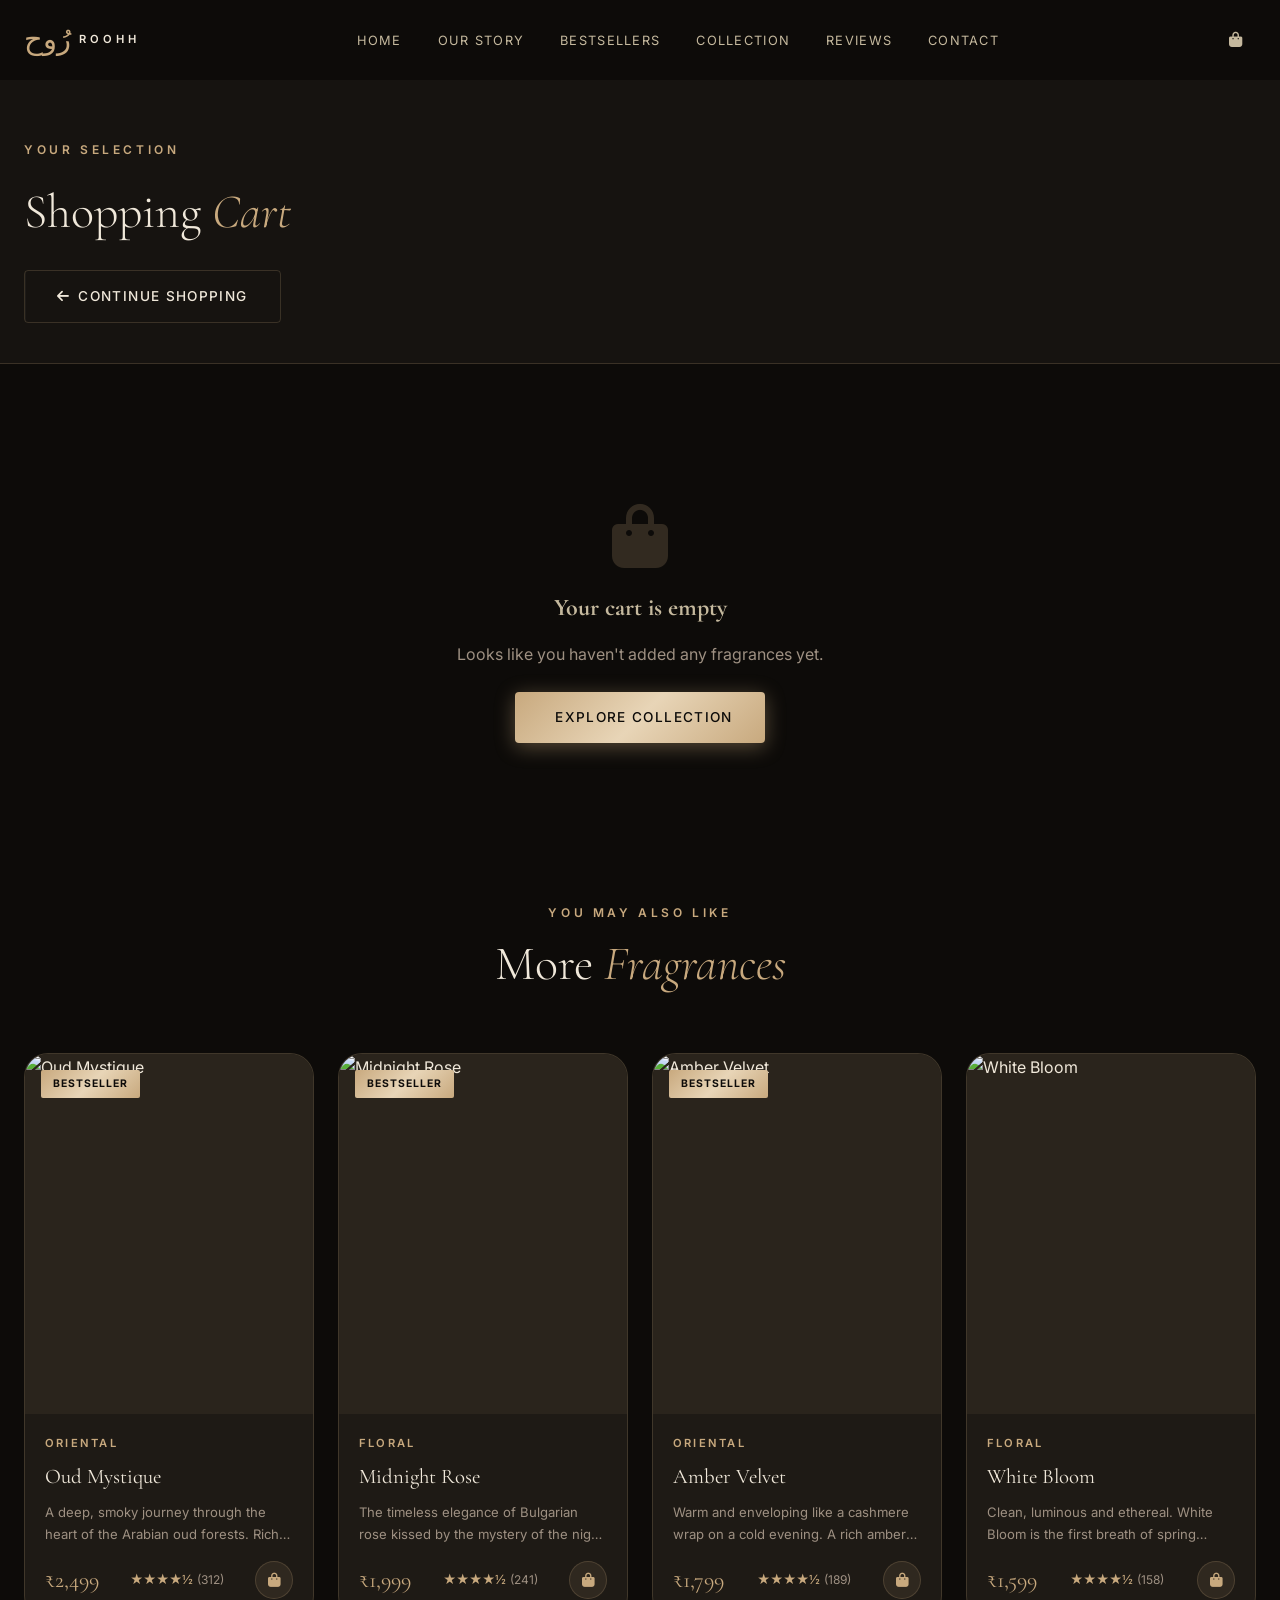
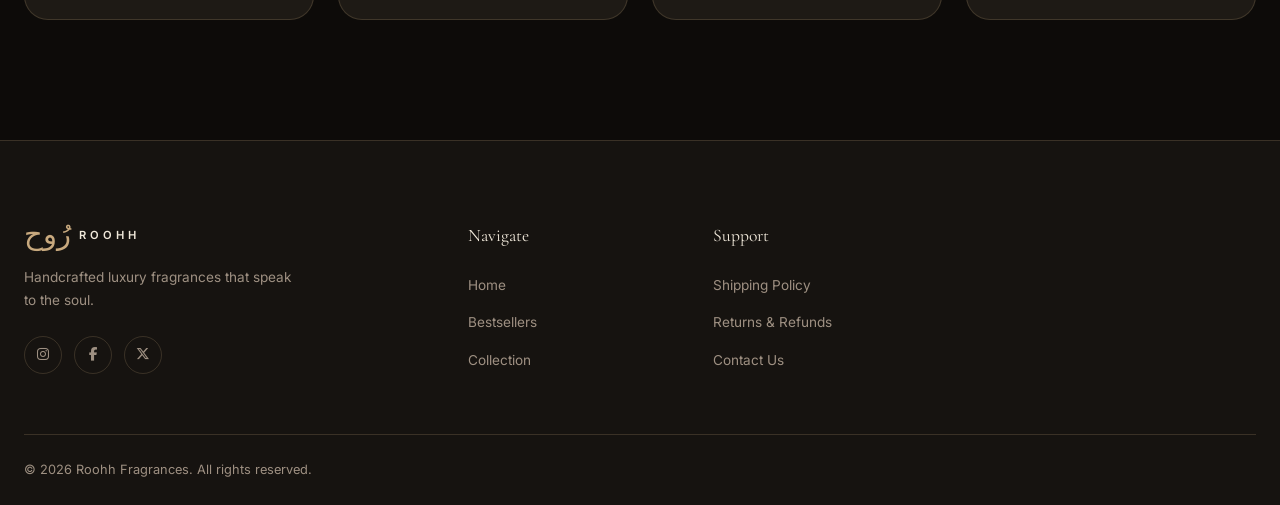
==== cart.html @ 6c77b4c7 "Add project files and gitignore (images excluded)" ====
<!DOCTYPE html>
<html lang="en">
<head>
  <meta charset="UTF-8" />
  <meta name="viewport" content="width=device-width, initial-scale=1.0" />
  <meta name="description" content="Your shopping cart — Roohh Fragrances. Review your selected luxury perfumes and proceed to checkout." />
  <title>Shopping Cart | Roohh Fragrances</title>
  <link rel="stylesheet" href="style.css" />
  <link rel="preconnect" href="https://fonts.googleapis.com" />
  <link rel="preconnect" href="https://fonts.gstatic.com" crossorigin />
  <link href="https://fonts.googleapis.com/css2?family=Cormorant+Garamond:ital,wght@0,300;0,400;0,500;0,600;1,300;1,400&family=Inter:wght@300;400;500;600&display=swap" rel="stylesheet" />
  <link rel="stylesheet" href="https://cdnjs.cloudflare.com/ajax/libs/font-awesome/6.5.0/css/all.min.css" />
</head>
<body>

  <!-- ======= NAVBAR ======= -->
  <nav id="navbar" class="scrolled">
    <div class="nav-container">
      <a href="index.html" class="nav-logo">
        <span class="logo-arabic">رُوح</span>
        <span class="logo-text">ROOHH</span>
      </a>
      <ul class="nav-links" id="navLinks">
        <li><a href="index.html#home" class="nav-link">Home</a></li>
        <li><a href="index.html#about" class="nav-link">Our Story</a></li>
        <li><a href="index.html#bestsellers" class="nav-link">Bestsellers</a></li>
        <li><a href="index.html#products" class="nav-link">Collection</a></li>
        <li><a href="index.html#testimonials" class="nav-link">Reviews</a></li>
        <li><a href="index.html#contact" class="nav-link">Contact</a></li>
      </ul>
      <div class="nav-actions">
        <a href="cart.html" class="nav-icon-btn cart-link" aria-label="Shopping Cart">
          <i class="fa-solid fa-bag-shopping"></i>
          <span class="cart-badge" id="cartBadge">0</span>
        </a>
        <button class="hamburger" id="hamburger" aria-label="Menu">
          <span></span><span></span><span></span>
        </button>
      </div>
    </div>
  </nav>

  <!-- ======= CART PAGE ======= -->
  <main class="cart-page">
    <div class="cart-header-section">
      <div class="container">
        <p class="section-label">Your Selection</p>
        <h1>Shopping <em>Cart</em></h1>
        <a href="index.html#products" class="btn btn-outline" style="margin-top:16px;display:inline-flex;">
          <i class="fa-solid fa-arrow-left"></i> Continue Shopping
        </a>
      </div>
    </div>

    <div class="cart-body">
      <div class="container">
        <!-- Empty State -->
        <div class="empty-cart hidden" id="emptyCart">
          <i class="fa-solid fa-bag-shopping"></i>
          <h3>Your cart is empty</h3>
          <p>Looks like you haven't added any fragrances yet.</p>
          <a href="index.html#products" class="btn btn-primary" style="margin-top:24px;">
            <i class="fa-solid fa-sparkles"></i> Explore Collection
          </a>
        </div>

        <!-- Cart Layout -->
        <div class="cart-layout hidden" id="cartSummary">
          <!-- Items -->
          <div class="cart-items" id="cartItemsList">
            <!-- Rendered by JS -->
          </div>

          <!-- Order Summary -->
          <div class="order-summary">
            <h3>Order Summary</h3>
            <div class="summary-row">
              <span>Subtotal</span>
              <span id="subtotalVal">₹0</span>
            </div>
            <div class="summary-row">
              <span>Shipping</span>
              <span id="shippingVal">₹99</span>
            </div>
            <div class="summary-row">
              <span style="font-size:0.78rem;color:var(--gold);">
                <i class="fa-solid fa-truck"></i> Free shipping on orders ₹999+
              </span>
              <span></span>
            </div>
            <div class="summary-row total">
              <span>Total</span>
              <span id="totalVal">₹0</span>
            </div>

            <div class="promo-input">
              <input type="text" id="promoCode" placeholder="Promo code (ROOHH10)" />
              <button class="btn btn-outline" style="padding:10px 16px;font-size:0.78rem;">Apply</button>
            </div>

            <button class="btn btn-primary full-width checkout-btn" id="checkoutBtn">
              <i class="fa-solid fa-lock"></i> Proceed to Checkout
            </button>

            <div style="margin-top:20px;display:flex;align-items:center;gap:8px;justify-content:center;color:var(--text-muted);font-size:0.78rem;">
              <i class="fa-solid fa-shield-halved" style="color:var(--gold);"></i>
              Secure Checkout • SSL Encrypted
            </div>

            <div class="footer-pay" style="justify-content:center;margin-top:16px;font-size:1.5rem;">
              <i class="fa-brands fa-cc-visa"></i>
              <i class="fa-brands fa-cc-mastercard"></i>
              <i class="fa-brands fa-cc-amex"></i>
              <i class="fa-brands fa-google-pay"></i>
            </div>

            <!-- Guarantee -->
            <div style="margin-top:24px;display:flex;flex-direction:column;gap:12px;">
              <div style="display:flex;align-items:center;gap:10px;font-size:0.82rem;color:var(--text-muted);">
                <i class="fa-solid fa-rotate-left" style="color:var(--gold);width:18px;"></i>
                <span>15-day hassle-free returns</span>
              </div>
              <div style="display:flex;align-items:center;gap:10px;font-size:0.82rem;color:var(--text-muted);">
                <i class="fa-solid fa-truck-fast" style="color:var(--gold);width:18px;"></i>
                <span>Delivered in 3–5 business days</span>
              </div>
              <div style="display:flex;align-items:center;gap:10px;font-size:0.82rem;color:var(--text-muted);">
                <i class="fa-solid fa-gem" style="color:var(--gold);width:18px;"></i>
                <span>100% authentic fragrances guaranteed</span>
              </div>
            </div>
          </div>
        </div>

        <!-- You May Also Like -->
        <div class="section-header" style="margin-top:80px;">
          <p class="section-label">You May Also Like</p>
          <h2 class="section-title">More <em>Fragrances</em></h2>
        </div>
        <div class="products-grid" id="suggestionsGrid" style="margin-bottom:60px;">
          <!-- Rendered by JS -->
        </div>

      </div>
    </div>
  </main>

  <!-- ======= FOOTER ======= -->
  <footer class="footer">
    <div class="container">
      <div class="footer-grid">
        <div class="footer-brand">
          <a href="index.html" class="nav-logo">
            <span class="logo-arabic">رُوح</span>
            <span class="logo-text">ROOHH</span>
          </a>
          <p class="footer-desc">Handcrafted luxury fragrances that speak to the soul.</p>
          <div class="footer-socials">
            <a href="#" aria-label="Instagram"><i class="fa-brands fa-instagram"></i></a>
            <a href="#" aria-label="Facebook"><i class="fa-brands fa-facebook-f"></i></a>
            <a href="#" aria-label="Twitter"><i class="fa-brands fa-x-twitter"></i></a>
          </div>
        </div>
        <div class="footer-col">
          <h4>Navigate</h4>
          <ul>
            <li><a href="index.html">Home</a></li>
            <li><a href="index.html#bestsellers">Bestsellers</a></li>
            <li><a href="index.html#products">Collection</a></li>
          </ul>
        </div>
        <div class="footer-col">
          <h4>Support</h4>
          <ul>
            <li><a href="#">Shipping Policy</a></li>
            <li><a href="#">Returns & Refunds</a></li>
            <li><a href="#">Contact Us</a></li>
          </ul>
        </div>
      </div>
      <div class="footer-bottom">
        <p>&copy; 2026 Roohh Fragrances. All rights reserved.</p>
      </div>
    </div>
  </footer>

  <!-- ======= PRODUCT MODAL ======= -->
  <div class="modal-overlay" id="productModal">
    <div class="modal-card" id="modalCard">
      <button class="modal-close" id="modalClose"><i class="fa-solid fa-xmark"></i></button>
      <div class="modal-img">
        <img src="" alt="" id="modalImg" />
      </div>
      <div class="modal-info">
        <span class="modal-category" id="modalCategory"></span>
        <h2 id="modalName"></h2>
        <div class="modal-rating">
          <span class="stars">★★★★★</span>
          <span id="modalReviews"></span>
        </div>
        <p class="modal-price" id="modalPrice"></p>
        <p class="modal-desc" id="modalDesc"></p>
        <div class="modal-notes">
          <div class="note-group"><span class="note-label">Top Notes</span><span id="modalTop"></span></div>
          <div class="note-group"><span class="note-label">Heart Notes</span><span id="modalHeart"></span></div>
          <div class="note-group"><span class="note-label">Base Notes</span><span id="modalBase"></span></div>
        </div>
        <div class="modal-size">
          <span>Size:</span>
          <button class="size-option active" data-size="30ml">30ml</button>
          <button class="size-option" data-size="50ml">50ml</button>
          <button class="size-option" data-size="100ml">100ml</button>
        </div>
        <div class="modal-qty">
          <span>Qty:</span>
          <div class="qty-control">
            <button class="qty-btn" id="qtyMinus">−</button>
            <span id="qtyVal">1</span>
            <button class="qty-btn" id="qtyPlus">+</button>
          </div>
        </div>
        <button class="btn btn-primary full-width" id="modalAddCart">
          <i class="fa-solid fa-shopping-bag"></i> Add to Cart
        </button>
      </div>
    </div>
  </div>

  <!-- ======= TOAST ======= -->
  <div class="toast" id="toast">
    <i class="fa-solid fa-circle-check"></i>
    <span id="toastMsg"></span>
  </div>

  <button class="back-to-top" id="backToTop" aria-label="Back to top">
    <i class="fa-solid fa-chevron-up"></i>
  </button>

  <script src="script.js"></script>
  <script>
    // Render suggestions on cart page
    document.addEventListener('DOMContentLoaded', () => {
      const grid = document.getElementById('suggestionsGrid');
      if (grid) {
        const suggestions = PRODUCTS.slice(0, 4);
        suggestions.forEach(p => grid.appendChild(createProductCard(p)));
      }
    });
  </script>
</body>
</html>
---- style.css ----
/* =============================================
   ROOHH FRAGRANCES — MAIN STYLESHEET
   ============================================= */

/* ---- CSS VARIABLES ---- */
:root {
  --gold: #c8a97e;
  --gold-light: #e8d5b7;
  --gold-dark: #9a7a52;
  --cream: #f5ede0;
  --dark: #0d0b09;
  --dark-2: #161310;
  --dark-3: #1e1a15;
  --dark-4: #2a241c;
  --text-main: #f0e8da;
  --text-muted: #9e9082;
  --text-light: #c5b99e;
  --border: rgba(200, 169, 126, 0.2);
  --gradient-gold: linear-gradient(135deg, #c8a97e 0%, #e8d5b7 50%, #c8a97e 100%);
  --gradient-dark: linear-gradient(135deg, #0d0b09 0%, #1e1a15 100%);
  --shadow-gold: 0 0 30px rgba(200, 169, 126, 0.3);
  --shadow-card: 0 20px 60px rgba(0, 0, 0, 0.6);
  --radius: 12px;
  --radius-lg: 24px;
  --transition: 0.4s cubic-bezier(0.25, 0.46, 0.45, 0.94);
  --nav-height: 80px;
  --font-serif: 'Cormorant Garamond', Georgia, serif;
  --font-sans: 'Inter', sans-serif;
}

/* ---- RESET & BASE ---- */
*, *::before, *::after { margin: 0; padding: 0; box-sizing: border-box; }
html { scroll-behavior: smooth; font-size: 16px; }
body {
  font-family: var(--font-sans);
  background: var(--dark);
  color: var(--text-main);
  line-height: 1.7;
  overflow-x: hidden;
}
a { text-decoration: none; color: inherit; }
img { max-width: 100%; display: block; }
ul { list-style: none; }
button { cursor: pointer; border: none; background: none; font-family: inherit; }
input { font-family: inherit; }

/* ---- SCROLLBAR ---- */
::-webkit-scrollbar { width: 6px; }
::-webkit-scrollbar-track { background: var(--dark); }
::-webkit-scrollbar-thumb { background: var(--gold-dark); border-radius: 3px; }
::-webkit-scrollbar-thumb:hover { background: var(--gold); }

/* ---- SELECTION ---- */
::selection { background: rgba(200, 169, 126, 0.3); color: var(--text-main); }

/* ---- UTILITIES ---- */
.container { max-width: 1280px; margin: 0 auto; padding: 0 24px; }
.section { padding: 100px 0; }
.section-header { text-align: center; margin-bottom: 60px; }
.section-label {
  font-family: var(--font-sans);
  font-size: 0.75rem;
  font-weight: 600;
  letter-spacing: 0.3em;
  text-transform: uppercase;
  color: var(--gold);
  margin-bottom: 12px;
}
.section-title {
  font-family: var(--font-serif);
  font-size: clamp(2rem, 4vw, 3rem);
  font-weight: 300;
  line-height: 1.2;
  margin-bottom: 16px;
}
.section-title em { font-style: italic; color: var(--gold); }
.section-sub { color: var(--text-muted); max-width: 500px; margin: 0 auto; }

/* ---- BUTTONS ---- */
.btn {
  display: inline-flex;
  align-items: center;
  gap: 8px;
  padding: 14px 32px;
  border-radius: 4px;
  font-size: 0.85rem;
  font-weight: 500;
  letter-spacing: 0.1em;
  text-transform: uppercase;
  transition: var(--transition);
  position: relative;
  overflow: hidden;
}
.btn::before {
  content: '';
  position: absolute;
  inset: 0;
  background: rgba(255,255,255,0.08);
  transform: translateX(-100%);
  transition: transform 0.3s ease;
}
.btn:hover::before { transform: translateX(0); }
.btn-primary {
  background: var(--gradient-gold);
  color: var(--dark);
  box-shadow: 0 4px 20px rgba(200, 169, 126, 0.4);
}
.btn-primary:hover { transform: translateY(-2px); box-shadow: 0 8px 30px rgba(200, 169, 126, 0.6); }
.btn-outline {
  background: transparent;
  color: var(--text-main);
  border: 1px solid var(--border);
}
.btn-outline:hover { border-color: var(--gold); color: var(--gold); transform: translateY(-2px); }
.btn-outline-light {
  background: transparent;
  color: var(--cream);
  border: 1px solid var(--cream);
}
.btn-outline-light:hover { background: var(--cream); color: var(--dark); }
.full-width { width: 100%; justify-content: center; }

/* =============================================
   PRELOADER
   ============================================= */
#preloader {
  position: fixed;
  inset: 0;
  z-index: 9999;
  background: var(--dark);
  display: flex;
  align-items: center;
  justify-content: center;
  transition: opacity 0.6s ease, visibility 0.6s ease;
}
#preloader.hidden { opacity: 0; visibility: hidden; }
.preloader-inner { text-align: center; }
.preloader-logo {
  font-family: var(--font-serif);
  font-size: 4rem;
  color: var(--gold);
  animation: pulseGold 1.5s ease-in-out infinite;
}
.preloader-text {
  font-size: 0.65rem;
  letter-spacing: 0.5em;
  color: var(--text-muted);
  margin: 12px 0 24px;
  text-transform: uppercase;
}
.preloader-bar {
  width: 200px;
  height: 2px;
  background: var(--dark-4);
  border-radius: 1px;
  overflow: hidden;
  margin: 0 auto;
}
.preloader-bar span {
  display: block;
  height: 100%;
  background: var(--gradient-gold);
  animation: loadBar 1.8s ease-in-out forwards;
}
@keyframes loadBar { 0% { width: 0; } 100% { width: 100%; } }
@keyframes pulseGold {
  0%, 100% { opacity: 1; text-shadow: 0 0 20px rgba(200,169,126,0.5); }
  50% { opacity: 0.6; text-shadow: 0 0 40px rgba(200,169,126,0.9); }
}

/* =============================================
   NAVBAR
   ============================================= */
#navbar {
  position: fixed;
  top: 0;
  left: 0;
  right: 0;
  z-index: 1000;
  height: var(--nav-height);
  transition: background 0.4s ease, backdrop-filter 0.4s ease, box-shadow 0.4s ease;
}
#navbar.scrolled {
  background: rgba(13, 11, 9, 0.95);
  backdrop-filter: blur(20px);
  box-shadow: 0 1px 0 var(--border);
}
.nav-container {
  height: 100%;
  max-width: 1280px;
  margin: 0 auto;
  padding: 0 24px;
  display: flex;
  align-items: center;
  justify-content: space-between;
  gap: 32px;
}
.nav-logo {
  display: flex;
  align-items: center;
  gap: 8px;
  flex-shrink: 0;
}
.logo-arabic {
  font-family: var(--font-serif);
  font-size: 1.8rem;
  color: var(--gold);
  line-height: 1;
}
.logo-text {
  font-size: 0.7rem;
  font-weight: 600;
  letter-spacing: 0.35em;
  color: var(--text-main);
  text-transform: uppercase;
}
.nav-links {
  display: flex;
  align-items: center;
  gap: 36px;
}
.nav-link {
  font-size: 0.8rem;
  font-weight: 400;
  letter-spacing: 0.1em;
  text-transform: uppercase;
  color: var(--text-light);
  position: relative;
  transition: color 0.3s;
}
.nav-link::after {
  content: '';
  position: absolute;
  bottom: -4px;
  left: 0;
  width: 0;
  height: 1px;
  background: var(--gold);
  transition: width 0.3s ease;
}
.nav-link:hover, .nav-link.active-link { color: var(--gold); }
.nav-link:hover::after, .nav-link.active-link::after { width: 100%; }
.nav-actions {
  display: flex;
  align-items: center;
  gap: 12px;
}
.nav-icon-btn {
  width: 40px;
  height: 40px;
  display: flex;
  align-items: center;
  justify-content: center;
  border-radius: 50%;
  color: var(--text-light);
  font-size: 0.95rem;
  transition: var(--transition);
  position: relative;
}
.nav-icon-btn:hover { color: var(--gold); background: rgba(200,169,126,0.1); }
.cart-badge {
  position: absolute;
  top: -2px;
  right: -2px;
  width: 18px;
  height: 18px;
  background: var(--gold);
  color: var(--dark);
  border-radius: 50%;
  font-size: 0.65rem;
  font-weight: 700;
  display: flex;
  align-items: center;
  justify-content: center;
}
.hamburger {
  display: none;
  flex-direction: column;
  gap: 5px;
  width: 28px;
}
.hamburger span {
  display: block;
  height: 2px;
  background: var(--text-main);
  transition: var(--transition);
  border-radius: 1px;
}
.hamburger.open span:nth-child(1) { transform: translateY(7px) rotate(45deg); }
.hamburger.open span:nth-child(2) { opacity: 0; }
.hamburger.open span:nth-child(3) { transform: translateY(-7px) rotate(-45deg); }
/* Search Overlay */
.search-overlay {
  position: absolute;
  top: 100%;
  left: 0;
  right: 0;
  background: rgba(13,11,9,0.98);
  backdrop-filter: blur(20px);
  padding: 20px 24px;
  display: none;
  align-items: center;
  gap: 12px;
  border-top: 1px solid var(--border);
}
.search-overlay.active { display: flex; }
.search-overlay input {
  flex: 1;
  background: transparent;
  border: none;
  border-bottom: 1px solid var(--border);
  color: var(--text-main);
  font-size: 1.2rem;
  padding: 8px 0;
  outline: none;
}
.search-overlay input::placeholder { color: var(--text-muted); }
.search-overlay #searchClose {
  color: var(--text-muted);
  font-size: 1.2rem;
  transition: color 0.3s;
}
.search-overlay #searchClose:hover { color: var(--gold); }

/* =============================================
   HERO SECTION
   ============================================= */
.hero {
  position: relative;
  height: 100vh;
  min-height: 700px;
  display: flex;
  align-items: center;
  overflow: hidden;
}
.hero-bg {
  position: absolute;
  inset: 0;
  z-index: 0;
}
.hero-img {
  width: 100%;
  height: 100%;
  object-fit: cover;
  transform: scale(1.05);
  animation: heroZoom 12s ease-in-out infinite alternate;
}
@keyframes heroZoom { from { transform: scale(1.05); } to { transform: scale(1.0); } }
.hero-overlay {
  position: absolute;
  inset: 0;
  background: linear-gradient(
    to right,
    rgba(13,11,9,0.90) 0%,
    rgba(13,11,9,0.70) 50%,
    rgba(13,11,9,0.40) 100%
  );
}
.hero-content {
  position: relative;
  z-index: 1;
  max-width: 1280px;
  margin: 0 auto;
  padding: 0 24px;
  padding-top: var(--nav-height);
}
.hero-tagline {
  font-size: 0.75rem;
  font-weight: 600;
  letter-spacing: 0.4em;
  text-transform: uppercase;
  color: var(--gold);
  margin-bottom: 20px;
}
.hero-title {
  font-family: var(--font-serif);
  font-size: clamp(3rem, 7vw, 5.5rem);
  font-weight: 300;
  line-height: 1.05;
  margin-bottom: 24px;
}
.hero-title em { font-style: italic; color: var(--gold); }
.hero-desc {
  color: var(--text-light);
  font-size: clamp(0.95rem, 1.5vw, 1.1rem);
  max-width: 480px;
  margin-bottom: 40px;
}
.hero-actions { display: flex; gap: 16px; flex-wrap: wrap; }
.hero-scroll {
  position: absolute;
  bottom: 40px;
  left: 50%;
  transform: translateX(-50%);
  z-index: 1;
  display: flex;
  flex-direction: column;
  align-items: center;
  gap: 8px;
  color: var(--text-muted);
  font-size: 0.65rem;
  letter-spacing: 0.3em;
  text-transform: uppercase;
  animation: bounce 2s ease-in-out infinite;
}
.scroll-line {
  width: 1px;
  height: 50px;
  background: linear-gradient(to bottom, var(--gold), transparent);
}
@keyframes bounce {
  0%, 100% { transform: translateX(-50%) translateY(0); }
  50% { transform: translateX(-50%) translateY(8px); }
}
/* Particles */
.hero-particles {
  position: absolute;
  inset: 0;
  z-index: 0;
  pointer-events: none;
}
.particle {
  position: absolute;
  width: 3px;
  height: 3px;
  border-radius: 50%;
  background: rgba(200,169,126,0.6);
  animation: float linear infinite;
}
@keyframes float {
  0% { transform: translateY(0) rotate(0deg); opacity: 0; }
  10% { opacity: 0.8; }
  90% { opacity: 0.6; }
  100% { transform: translateY(-100vh) rotate(720deg); opacity: 0; }
}

/* =============================================
   REVEAL ANIMATIONS
   ============================================= */
.reveal-up, .reveal-side {
  opacity: 0;
  transform: translateY(40px);
  transition: opacity 0.7s ease, transform 0.7s ease;
}
.reveal-side { transform: translateX(-30px); }
.reveal-up.visible, .reveal-side.visible { opacity: 1; transform: none; }
.delay-1 { transition-delay: 0.15s; }
.delay-2 { transition-delay: 0.3s; }
.delay-3 { transition-delay: 0.45s; }
.delay-4 { transition-delay: 0.6s; }
.delay-5 { transition-delay: 0.75s; }

/* =============================================
   MARQUEE STRIP
   ============================================= */
.marquee-strip {
  background: var(--dark-3);
  border-top: 1px solid var(--border);
  border-bottom: 1px solid var(--border);
  padding: 14px 0;
  overflow: hidden;
}
.marquee-track {
  display: flex;
  white-space: nowrap;
  animation: marquee 30s linear infinite;
  gap: 0;
}
.marquee-track span {
  font-size: 0.78rem;
  font-weight: 400;
  letter-spacing: 0.05em;
  color: var(--text-light);
  padding: 0 20px;
}
.marquee-track .sep { color: var(--gold); }
@keyframes marquee { 0% { transform: translateX(0); } 100% { transform: translateX(-50%); } }

/* =============================================
   ABOUT SECTION
   ============================================= */
.about { background: var(--dark-2); }
.about-grid {
  display: grid;
  grid-template-columns: 1fr 1fr;
  gap: 80px;
  align-items: center;
}
.about-img-wrap {
  position: relative;
  border-radius: var(--radius-lg);
  overflow: hidden;
  aspect-ratio: 4/5;
}
.about-img-wrap img {
  width: 100%;
  height: 100%;
  object-fit: cover;
  transition: transform 0.8s ease;
}
.about-img-wrap:hover img { transform: scale(1.04); }
.about-badge {
  position: absolute;
  bottom: 30px;
  right: -20px;
  background: var(--gradient-gold);
  color: var(--dark);
  width: 100px;
  height: 100px;
  border-radius: 50%;
  display: flex;
  flex-direction: column;
  align-items: center;
  justify-content: center;
  text-align: center;
  box-shadow: var(--shadow-gold);
}
.badge-num { font-family: var(--font-serif); font-size: 1.8rem; font-weight: 600; line-height: 1; }
.badge-text { font-size: 0.55rem; font-weight: 600; text-transform: uppercase; letter-spacing: 0.05em; line-height: 1.3; }
.about-stat-row {
  display: grid;
  grid-template-columns: repeat(3, 1fr);
  gap: 16px;
  margin-top: 24px;
}
.about-stat {
  background: var(--dark-3);
  border: 1px solid var(--border);
  border-radius: var(--radius);
  padding: 20px 12px;
  text-align: center;
}
.stat-num {
  display: block;
  font-family: var(--font-serif);
  font-size: 1.8rem;
  font-weight: 500;
  color: var(--gold);
  line-height: 1;
  margin-bottom: 6px;
}
.stat-label { font-size: 0.7rem; color: var(--text-muted); text-transform: uppercase; letter-spacing: 0.05em; }
.about-text .section-label, .about-text .section-title { text-align: left; }
.about-para { color: var(--text-light); margin-bottom: 16px; }
.about-para em { color: var(--gold); font-style: normal; }
.about-features {
  display: grid;
  grid-template-columns: 1fr 1fr;
  gap: 12px;
  margin: 28px 0;
}
.feature-item {
  display: flex;
  align-items: center;
  gap: 10px;
  font-size: 0.85rem;
  color: var(--text-light);
}
.feature-item i { color: var(--gold); width: 18px; }
.about-visual { position: relative; }

/* =============================================
   PRODUCT CARD (shared)
   ============================================= */
.product-card {
  background: var(--dark-3);
  border: 1px solid var(--border);
  border-radius: var(--radius-lg);
  overflow: hidden;
  transition: var(--transition);
  position: relative;
  cursor: pointer;
}
.product-card:hover {
  transform: translateY(-8px);
  box-shadow: var(--shadow-card);
  border-color: rgba(200,169,126,0.4);
}
.product-card-img {
  position: relative;
  aspect-ratio: 4/5;
  overflow: hidden;
  background: var(--dark-4);
}
.product-card-img img {
  width: 100%;
  height: 100%;
  object-fit: cover;
  transition: transform 0.6s ease;
}
.product-card:hover .product-card-img img { transform: scale(1.08); }
.product-badge {
  position: absolute;
  top: 16px;
  left: 16px;
  background: var(--gradient-gold);
  color: var(--dark);
  font-size: 0.65rem;
  font-weight: 700;
  letter-spacing: 0.1em;
  text-transform: uppercase;
  padding: 5px 12px;
  border-radius: 2px;
  z-index: 2;
}
.badge-new { background: linear-gradient(135deg, #4fc3f7, #0288d1); color: #fff; }
.product-card-overlay {
  position: absolute;
  inset: 0;
  background: rgba(13,11,9,0.7);
  display: flex;
  align-items: center;
  justify-content: center;
  opacity: 0;
  transition: opacity 0.4s ease;
  z-index: 2;
}
.product-card:hover .product-card-overlay { opacity: 1; }
.overlay-btn {
  display: flex;
  align-items: center;
  gap: 8px;
  background: var(--gradient-gold);
  color: var(--dark);
  padding: 12px 24px;
  border-radius: 4px;
  font-size: 0.8rem;
  font-weight: 600;
  letter-spacing: 0.1em;
  text-transform: uppercase;
  transform: translateY(10px);
  transition: transform 0.3s ease;
}
.product-card:hover .overlay-btn { transform: translateY(0); }
.product-card-body { padding: 20px; }
.product-category {
  font-size: 0.7rem;
  font-weight: 600;
  letter-spacing: 0.2em;
  text-transform: uppercase;
  color: var(--gold);
  margin-bottom: 6px;
}
.product-name {
  font-family: var(--font-serif);
  font-size: 1.3rem;
  font-weight: 400;
  margin-bottom: 6px;
  transition: color 0.3s;
}
.product-card:hover .product-name { color: var(--gold); }
.product-desc-short {
  font-size: 0.82rem;
  color: var(--text-muted);
  margin-bottom: 16px;
  display: -webkit-box;
  -webkit-line-clamp: 2;
  line-clamp: 2;
  -webkit-box-orient: vertical;
  overflow: hidden;
}
.product-footer {
  display: flex;
  align-items: center;
  justify-content: space-between;
}
.product-price {
  font-family: var(--font-serif);
  font-size: 1.4rem;
  color: var(--gold);
}
.product-rating {
  display: flex;
  align-items: center;
  gap: 4px;
  color: var(--gold);
  font-size: 0.8rem;
}
.product-rating span { color: var(--text-muted); font-size: 0.75rem; }
.product-add-btn {
  width: 38px;
  height: 38px;
  background: rgba(200,169,126,0.1);
  border: 1px solid var(--border);
  border-radius: 50%;
  display: flex;
  align-items: center;
  justify-content: center;
  color: var(--gold);
  font-size: 0.9rem;
  transition: var(--transition);
}
.product-add-btn:hover { background: var(--gradient-gold); color: var(--dark); }

/* =============================================
   BESTSELLERS
   ============================================= */
.bestsellers { background: var(--dark); position: relative; overflow: hidden; }
.bestseller-grid {
  display: grid;
  grid-template-columns: repeat(3, 1fr);
  gap: 28px;
}
.bestseller-grid .product-card .product-badge { background: var(--gradient-gold); }
.bs-deco {
  position: absolute;
  width: 600px;
  height: 600px;
  border-radius: 50%;
  background: radial-gradient(circle, rgba(200,169,126,0.06) 0%, transparent 70%);
  top: 50%;
  right: -200px;
  transform: translateY(-50%);
  pointer-events: none;
}

/* =============================================
   CATEGORIES
   ============================================= */
.categories { background: var(--dark-2); }
.categories-grid {
  display: grid;
  grid-template-columns: repeat(4, 1fr);
  gap: 20px;
}
.category-card {
  background: var(--dark-3);
  border: 1px solid var(--border);
  border-radius: var(--radius-lg);
  padding: 36px 24px;
  text-align: center;
  transition: var(--transition);
  cursor: pointer;
}
.category-card:hover {
  transform: translateY(-6px);
  border-color: rgba(200,169,126,0.5);
  background: var(--dark-4);
  box-shadow: var(--shadow-card);
}
.cat-icon {
  width: 64px;
  height: 64px;
  background: rgba(200,169,126,0.1);
  border-radius: 50%;
  display: flex;
  align-items: center;
  justify-content: center;
  margin: 0 auto 20px;
  font-size: 1.5rem;
  color: var(--gold);
  transition: var(--transition);
}
.category-card:hover .cat-icon {
  background: var(--gradient-gold);
  color: var(--dark);
  transform: rotate(10deg) scale(1.1);
}
.category-card h3 {
  font-family: var(--font-serif);
  font-size: 1.4rem;
  font-weight: 400;
  margin-bottom: 6px;
}
.category-card p { font-size: 0.82rem; color: var(--text-muted); margin-bottom: 12px; }
.cat-count {
  font-size: 0.7rem;
  color: var(--gold);
  letter-spacing: 0.05em;
}

/* =============================================
   ALL PRODUCTS
   ============================================= */
.products { background: var(--dark); }
.products-filter {
  display: flex;
  justify-content: center;
  gap: 12px;
  margin-bottom: 48px;
  flex-wrap: wrap;
}
.filter-btn {
  padding: 9px 22px;
  border-radius: 40px;
  font-size: 0.8rem;
  font-weight: 500;
  letter-spacing: 0.08em;
  text-transform: uppercase;
  border: 1px solid var(--border);
  color: var(--text-muted);
  transition: var(--transition);
}
.filter-btn:hover, .filter-btn.active {
  background: var(--gradient-gold);
  color: var(--dark);
  border-color: transparent;
}
.products-grid {
  display: grid;
  grid-template-columns: repeat(4, 1fr);
  gap: 24px;
}
.hidden { display: none !important; }
.product-card.hidden { display: none; }

/* =============================================
   EXPERIENCE SECTION
   ============================================= */
.experience {
  background: linear-gradient(135deg, var(--dark-3) 0%, var(--dark-4) 100%);
  border-top: 1px solid var(--border);
  border-bottom: 1px solid var(--border);
}
.experience-inner {
  max-width: 1280px;
  margin: 0 auto;
  padding: 100px 24px;
  display: grid;
  grid-template-columns: 1.2fr 1fr;
  gap: 80px;
  align-items: center;
}
.experience-text .section-label { text-align: left; }
.experience-text .section-title { text-align: left; }
.section-title.light, .section-label.light { color: var(--cream); }
.section-title.light em { color: var(--gold); }
.exp-sub { color: var(--text-light); margin: 20px 0 36px; }
.experience-cards {
  display: grid;
  grid-template-columns: 1fr 1fr;
  gap: 16px;
}
.exp-card {
  background: rgba(255,255,255,0.04);
  backdrop-filter: blur(10px);
  border: 1px solid var(--border);
  border-radius: var(--radius);
  padding: 24px;
  transition: var(--transition);
}
.exp-card:hover {
  background: rgba(200,169,126,0.06);
  border-color: rgba(200,169,126,0.4);
  transform: translateY(-4px);
}
.exp-card i {
  font-size: 1.5rem;
  color: var(--gold);
  margin-bottom: 12px;
  display: block;
}
.exp-card h4 {
  font-family: var(--font-serif);
  font-size: 1.1rem;
  font-weight: 400;
  margin-bottom: 8px;
}
.exp-card p { font-size: 0.82rem; color: var(--text-muted); }

/* =============================================
   TESTIMONIALS
   ============================================= */
.testimonials { background: var(--dark-2); }
.testimonial-slider { position: relative; overflow: hidden; }
.testimonial-track {
  display: flex;
  transition: transform 0.6s cubic-bezier(0.25, 0.46, 0.45, 0.94);
}
.testimonial-card {
  flex: 0 0 calc(33.333% - 16px);
  margin-right: 24px;
  background: var(--dark-3);
  border: 1px solid var(--border);
  border-radius: var(--radius-lg);
  padding: 36px;
  transition: var(--transition);
}
.testimonial-card:hover {
  border-color: rgba(200,169,126,0.4);
  transform: translateY(-4px);
}
.t-stars { color: var(--gold); font-size: 1rem; letter-spacing: 4px; margin-bottom: 16px; }
.t-text {
  font-family: var(--font-serif);
  font-size: 1.05rem;
  font-style: italic;
  line-height: 1.7;
  color: var(--text-light);
  margin-bottom: 24px;
}
.t-author {
  display: flex;
  align-items: center;
  gap: 12px;
}
.t-avatar {
  width: 44px;
  height: 44px;
  background: var(--gradient-gold);
  color: var(--dark);
  border-radius: 50%;
  display: flex;
  align-items: center;
  justify-content: center;
  font-weight: 700;
  font-size: 1rem;
  flex-shrink: 0;
}
.t-author strong { display: block; font-size: 0.9rem; }
.t-author span { font-size: 0.78rem; color: var(--text-muted); }
.t-controls {
  display: flex;
  align-items: center;
  justify-content: center;
  gap: 20px;
  margin-top: 40px;
}
.t-btn {
  width: 44px;
  height: 44px;
  border-radius: 50%;
  border: 1px solid var(--border);
  color: var(--text-muted);
  display: flex;
  align-items: center;
  justify-content: center;
  transition: var(--transition);
}
.t-btn:hover { border-color: var(--gold); color: var(--gold); background: rgba(200,169,126,0.1); }
.t-dots { display: flex; gap: 8px; }
.t-dot {
  width: 8px;
  height: 8px;
  border-radius: 50%;
  background: var(--dark-4);
  border: 1px solid var(--border);
  transition: var(--transition);
  cursor: pointer;
}
.t-dot.active { background: var(--gold); border-color: var(--gold); width: 24px; border-radius: 4px; }

/* =============================================
   NEWSLETTER
   ============================================= */
.newsletter { background: var(--dark); }
.newsletter-inner {
  max-width: 580px;
  margin: 0 auto;
  text-align: center;
}
.nl-icon {
  font-size: 2.5rem;
  color: var(--gold);
  margin-bottom: 20px;
  animation: pulseGold 2s ease-in-out infinite;
}
.newsletter-inner p { color: var(--text-muted); margin-bottom: 32px; }
.nl-form {
  display: flex;
  gap: 0;
  border: 1px solid var(--border);
  border-radius: 4px;
  overflow: hidden;
  margin-bottom: 12px;
}
.nl-form input {
  flex: 1;
  background: transparent;
  border: none;
  color: var(--text-main);
  padding: 14px 20px;
  outline: none;
  font-size: 0.9rem;
}
.nl-form input::placeholder { color: var(--text-muted); }
.nl-form .btn { border-radius: 0; }
.nl-note { font-size: 0.75rem; color: var(--text-muted); }
.nl-note i { margin-right: 4px; }
.nl-success {
  display: none;
  align-items: center;
  justify-content: center;
  gap: 8px;
  color: #4caf50;
  font-size: 0.9rem;
  margin-top: 20px;
  animation: fadeIn 0.5s ease;
}
.nl-success.show { display: flex; }
@keyframes fadeIn { from { opacity: 0; transform: translateY(10px); } to { opacity: 1; transform: none; } }

/* =============================================
   FOOTER
   ============================================= */
.footer {
  background: var(--dark-2);
  border-top: 1px solid var(--border);
  padding: 80px 0 0;
}
.footer-grid {
  display: grid;
  grid-template-columns: 2fr 1fr 1fr 1.5fr;
  gap: 48px;
  margin-bottom: 60px;
}
.footer-brand .nav-logo { margin-bottom: 16px; }
.footer-desc { font-size: 0.85rem; color: var(--text-muted); margin-bottom: 24px; max-width: 280px; }
.footer-socials { display: flex; gap: 12px; }
.footer-socials a {
  width: 38px;
  height: 38px;
  border: 1px solid var(--border);
  border-radius: 50%;
  display: flex;
  align-items: center;
  justify-content: center;
  color: var(--text-muted);
  font-size: 0.85rem;
  transition: var(--transition);
}
.footer-socials a:hover { background: var(--gradient-gold); color: var(--dark); border-color: transparent; }
.footer-col h4 {
  font-family: var(--font-serif);
  font-size: 1.1rem;
  font-weight: 400;
  margin-bottom: 20px;
  color: var(--text-main);
}
.footer-col ul { display: flex; flex-direction: column; gap: 10px; }
.footer-col ul li a {
  font-size: 0.85rem;
  color: var(--text-muted);
  transition: color 0.3s;
}
.footer-col ul li a:hover { color: var(--gold); }
.footer-contact li {
  display: flex;
  align-items: flex-start;
  gap: 10px;
  font-size: 0.85rem;
  color: var(--text-muted);
}
.footer-contact li i { color: var(--gold); margin-top: 3px; width: 14px; }
.footer-pay {
  display: flex;
  gap: 12px;
  margin-top: 24px;
  font-size: 1.8rem;
  color: var(--text-muted);
}
.footer-bottom {
  border-top: 1px solid var(--border);
  padding: 24px 0;
  display: flex;
  align-items: center;
  justify-content: space-between;
  font-size: 0.8rem;
  color: var(--text-muted);
  flex-wrap: wrap;
  gap: 12px;
}
.footer-bottom-links { display: flex; gap: 20px; }
.footer-bottom-links a { color: var(--text-muted); transition: color 0.3s; }
.footer-bottom-links a:hover { color: var(--gold); }

/* =============================================
   PRODUCT MODAL
   ============================================= */
.modal-overlay {
  position: fixed;
  inset: 0;
  z-index: 2000;
  background: rgba(0,0,0,0.85);
  backdrop-filter: blur(8px);
  display: flex;
  align-items: center;
  justify-content: center;
  padding: 20px;
  opacity: 0;
  visibility: hidden;
  transition: opacity 0.4s ease, visibility 0.4s ease;
}
.modal-overlay.open { opacity: 1; visibility: visible; }
.modal-card {
  background: var(--dark-3);
  border: 1px solid var(--border);
  border-radius: var(--radius-lg);
  max-width: 900px;
  width: 100%;
  display: grid;
  grid-template-columns: 1fr 1.1fr;
  overflow: hidden;
  position: relative;
  transform: scale(0.9) translateY(20px);
  transition: transform 0.4s cubic-bezier(0.25, 0.46, 0.45, 0.94);
  max-height: 90vh;
  overflow-y: auto;
}
.modal-overlay.open .modal-card { transform: scale(1) translateY(0); }
.modal-close {
  position: absolute;
  top: 16px;
  right: 16px;
  width: 36px;
  height: 36px;
  background: rgba(255,255,255,0.08);
  border-radius: 50%;
  display: flex;
  align-items: center;
  justify-content: center;
  color: var(--text-main);
  font-size: 1rem;
  z-index: 10;
  transition: var(--transition);
}
.modal-close:hover { background: var(--gold); color: var(--dark); }
.modal-img {
  background: var(--dark-4);
  overflow: hidden;
}
.modal-img img {
  width: 100%;
  height: 100%;
  object-fit: cover;
  min-height: 400px;
}
.modal-info { padding: 36px; }
.modal-category {
  font-size: 0.7rem;
  font-weight: 600;
  letter-spacing: 0.2em;
  text-transform: uppercase;
  color: var(--gold);
  margin-bottom: 8px;
  display: block;
}
.modal-info h2 {
  font-family: var(--font-serif);
  font-size: 2rem;
  font-weight: 300;
  margin-bottom: 8px;
}
.modal-rating { display: flex; align-items: center; gap: 8px; margin-bottom: 12px; }
.modal-rating .stars { color: var(--gold); }
.modal-rating span { font-size: 0.82rem; color: var(--text-muted); }
.modal-price {
  font-family: var(--font-serif);
  font-size: 2rem;
  color: var(--gold);
  margin-bottom: 16px;
}
.modal-desc { font-size: 0.88rem; color: var(--text-light); margin-bottom: 20px; line-height: 1.7; }
.modal-notes { margin-bottom: 20px; }
.note-group {
  display: flex;
  gap: 12px;
  padding: 8px 0;
  border-bottom: 1px solid var(--border);
  font-size: 0.82rem;
}
.note-label {
  font-weight: 600;
  color: var(--gold);
  min-width: 90px;
  font-size: 0.75rem;
  text-transform: uppercase;
  letter-spacing: 0.05em;
}
.modal-size { display: flex; align-items: center; gap: 10px; margin-bottom: 16px; font-size: 0.85rem; color: var(--text-muted); }
.size-option {
  padding: 7px 14px;
  border: 1px solid var(--border);
  border-radius: 4px;
  font-size: 0.8rem;
  color: var(--text-muted);
  transition: var(--transition);
}
.size-option.active, .size-option:hover { border-color: var(--gold); color: var(--gold); background: rgba(200,169,126,0.08); }
.modal-qty { display: flex; align-items: center; gap: 12px; margin-bottom: 24px; font-size: 0.85rem; color: var(--text-muted); }
.qty-control {
  display: flex;
  align-items: center;
  gap: 0;
  border: 1px solid var(--border);
  border-radius: 4px;
  overflow: hidden;
}
.qty-btn {
  width: 36px;
  height: 36px;
  background: var(--dark-4);
  color: var(--text-main);
  font-size: 1.2rem;
  display: flex;
  align-items: center;
  justify-content: center;
  transition: var(--transition);
}
.qty-btn:hover { background: var(--gold); color: var(--dark); }
#qtyVal { width: 40px; text-align: center; font-size: 0.9rem; }

/* =============================================
   TOAST
   ============================================= */
.toast {
  position: fixed;
  bottom: 32px;
  left: 50%;
  transform: translateX(-50%) translateY(100px);
  background: var(--dark-3);
  border: 1px solid rgba(200,169,126,0.4);
  border-radius: 40px;
  padding: 14px 24px;
  display: flex;
  align-items: center;
  gap: 10px;
  font-size: 0.88rem;
  color: var(--text-main);
  z-index: 3000;
  box-shadow: var(--shadow-card);
  transition: transform 0.4s cubic-bezier(0.25, 0.46, 0.45, 0.94), opacity 0.4s ease;
  opacity: 0;
  white-space: nowrap;
}
.toast i { color: var(--gold); font-size: 1rem; }
.toast.show { transform: translateX(-50%) translateY(0); opacity: 1; }

/* =============================================
   BACK TO TOP
   ============================================= */
.back-to-top {
  position: fixed;
  bottom: 32px;
  right: 32px;
  width: 46px;
  height: 46px;
  background: var(--gradient-gold);
  color: var(--dark);
  border-radius: 50%;
  display: flex;
  align-items: center;
  justify-content: center;
  font-size: 0.9rem;
  box-shadow: 0 4px 20px rgba(200,169,126,0.4);
  transition: var(--transition);
  opacity: 0;
  transform: translateY(20px);
  z-index: 500;
}
.back-to-top.show { opacity: 1; transform: translateY(0); }
.back-to-top:hover { transform: translateY(-4px); box-shadow: 0 8px 30px rgba(200,169,126,0.6); }

/* =============================================
   CART PAGE SPECIFIC
   ============================================= */
.cart-page { padding-top: var(--nav-height); min-height: 100vh; }
.cart-header-section {
  padding: 60px 0 40px;
  border-bottom: 1px solid var(--border);
  background: var(--dark-2);
}
.cart-header-section h1 {
  font-family: var(--font-serif);
  font-size: clamp(2rem, 4vw, 3rem);
  font-weight: 300;
}
.cart-header-section h1 em { color: var(--gold); font-style: italic; }
.cart-body { padding: 60px 0; }
.cart-layout {
  display: grid;
  grid-template-columns: 1fr 380px;
  gap: 40px;
  align-items: start;
}
.cart-items { display: flex; flex-direction: column; gap: 16px; }
.cart-item {
  display: grid;
  grid-template-columns: 100px 1fr auto;
  gap: 20px;
  align-items: center;
  background: var(--dark-3);
  border: 1px solid var(--border);
  border-radius: var(--radius);
  padding: 20px;
  transition: var(--transition);
}
.cart-item:hover { border-color: rgba(200,169,126,0.3); }
.cart-item-img {
  width: 100px;
  height: 100px;
  border-radius: var(--radius);
  overflow: hidden;
  background: var(--dark-4);
}
.cart-item-img img { width: 100%; height: 100%; object-fit: cover; }
.cart-item-name {
  font-family: var(--font-serif);
  font-size: 1.15rem;
  font-weight: 400;
  margin-bottom: 4px;
}
.cart-item-size { font-size: 0.8rem; color: var(--text-muted); margin-bottom: 12px; }
.cart-item-price { font-family: var(--font-serif); font-size: 1.2rem; color: var(--gold); }
.cart-item-actions {
  display: flex;
  flex-direction: column;
  align-items: flex-end;
  gap: 12px;
}
.cart-remove {
  color: var(--text-muted);
  font-size: 0.82rem;
  display: flex;
  align-items: center;
  gap: 4px;
  transition: color 0.3s;
}
.cart-remove:hover { color: #e57373; }
/* Summary */
.order-summary {
  background: var(--dark-3);
  border: 1px solid var(--border);
  border-radius: var(--radius-lg);
  padding: 32px;
  position: sticky;
  top: calc(var(--nav-height) + 20px);
}
.order-summary h3 {
  font-family: var(--font-serif);
  font-size: 1.5rem;
  font-weight: 400;
  margin-bottom: 24px;
}
.summary-row {
  display: flex;
  justify-content: space-between;
  padding: 10px 0;
  font-size: 0.88rem;
  border-bottom: 1px solid var(--border);
  color: var(--text-muted);
}
.summary-row:last-of-type { border: none; }
.summary-row.total {
  font-size: 1.1rem;
  font-weight: 600;
  color: var(--text-main);
  padding-top: 20px;
}
.summary-row.total span:last-child { color: var(--gold); font-family: var(--font-serif); font-size: 1.4rem; }
.promo-input {
  display: flex;
  gap: 8px;
  margin: 20px 0;
}
.promo-input input {
  flex: 1;
  background: var(--dark-4);
  border: 1px solid var(--border);
  border-radius: 4px;
  color: var(--text-main);
  padding: 10px 14px;
  font-size: 0.85rem;
  outline: none;
  transition: border-color 0.3s;
}
.promo-input input:focus { border-color: var(--gold); }
.promo-input .btn { padding: 10px 16px; font-size: 0.78rem; }
.checkout-btn { margin-top: 20px; }
.empty-cart {
  text-align: center;
  padding: 80px 0;
  color: var(--text-muted);
}
.empty-cart i { font-size: 4rem; color: var(--border); margin-bottom: 20px; }
.empty-cart h3 { font-family: var(--font-serif); font-size: 1.5rem; margin-bottom: 12px; color: var(--text-light); }

/* =============================================
   RESPONSIVE
   ============================================= */
@media (max-width: 1200px) {
  .products-grid { grid-template-columns: repeat(3, 1fr); }
  .footer-grid { grid-template-columns: 1.5fr 1fr 1fr; }
  .footer-brand { grid-column: 1 / -1; }
}
@media (max-width: 992px) {
  .about-grid { grid-template-columns: 1fr; gap: 48px; }
  .about-visual { order: -1; }
  .about-badge { right: 20px; }
  .categories-grid { grid-template-columns: repeat(2, 1fr); }
  .bestseller-grid { grid-template-columns: repeat(2, 1fr); }
  .products-grid { grid-template-columns: repeat(2, 1fr); }
  .experience-inner { grid-template-columns: 1fr; gap: 48px; }
  .experience-text .section-title, .experience-text .section-label { text-align: center; }
  .exp-sub { text-align: center; }
  .experience-text { text-align: center; }
  .testimonial-card { flex: 0 0 calc(50% - 12px); }
  .modal-card { grid-template-columns: 1fr; max-width: 500px; }
  .modal-img img { min-height: 300px; max-height: 300px; }
  .cart-layout { grid-template-columns: 1fr; }
  .footer-grid { grid-template-columns: 1fr 1fr; }
  .footer-brand { grid-column: 1 / -1; }
}
@media (max-width: 768px) {
  :root { --nav-height: 70px; }
  .nav-links {
    position: fixed;
    top: var(--nav-height);
    left: 0;
    right: 0;
    background: rgba(13,11,9,0.98);
    backdrop-filter: blur(20px);
    flex-direction: column;
    gap: 0;
    border-top: 1px solid var(--border);
    transform: translateY(-110%);
    visibility: hidden;
    transition: transform 0.4s ease, visibility 0.4s ease;
    padding: 20px 0;
    z-index: 999;
  }
  .nav-links.open { transform: translateY(0); visibility: visible; }
  .nav-links li { width: 100%; }
  .nav-link { display: block; padding: 14px 24px; font-size: 0.95rem; }
  .hamburger { display: flex; }
  .bestseller-grid { grid-template-columns: 1fr; }
  .products-grid { grid-template-columns: repeat(2, 1fr); }
  .categories-grid { grid-template-columns: 1fr 1fr; }
  .testimonial-card { flex: 0 0 calc(100% - 0px); margin-right: 0; }
  .section { padding: 70px 0; }
  .hero-title { font-size: clamp(2.5rem, 8vw, 4rem); }
  .about-stat-row { grid-template-columns: repeat(3, 1fr); }
  .footer-grid { grid-template-columns: 1fr; }
  .footer-bottom { flex-direction: column; text-align: center; }
  .cart-item { grid-template-columns: 80px 1fr; }
  .cart-item-actions { grid-column: 2; flex-direction: row; align-items: center; justify-content: space-between; }
}
@media (max-width: 480px) {
  .container { padding: 0 16px; }
  .products-grid { grid-template-columns: 1fr; }
  .hero-actions { flex-direction: column; }
  .btn { width: 100%; justify-content: center; }
  .btn:not(.full-width) { width: auto; }
  .categories-grid { grid-template-columns: 1fr; }
  .about-stat-row { grid-template-columns: 1fr; }
  .experience-cards { grid-template-columns: 1fr; }
  .nl-form { flex-direction: column; border: none; gap: 12px; }
  .nl-form input { border: 1px solid var(--border); border-radius: 4px; padding: 14px 20px; }
  .nl-form .btn { border-radius: 4px; }
  .modal-card { max-width: 100%; margin: 0 -4px; border-radius: 16px 16px 0 0; align-self: flex-end; }
  .modal-overlay { align-items: flex-end; padding: 0; }
  .cart-item { grid-template-columns: 70px 1fr; gap: 12px; }
  .cart-item-img { width: 70px; height: 70px; }
}

/* ---- Print styles ---- */
@media print {
  #navbar, .back-to-top, .hero-scroll, .hero-particles, .marquee-strip, .newsletter { display: none; }
}
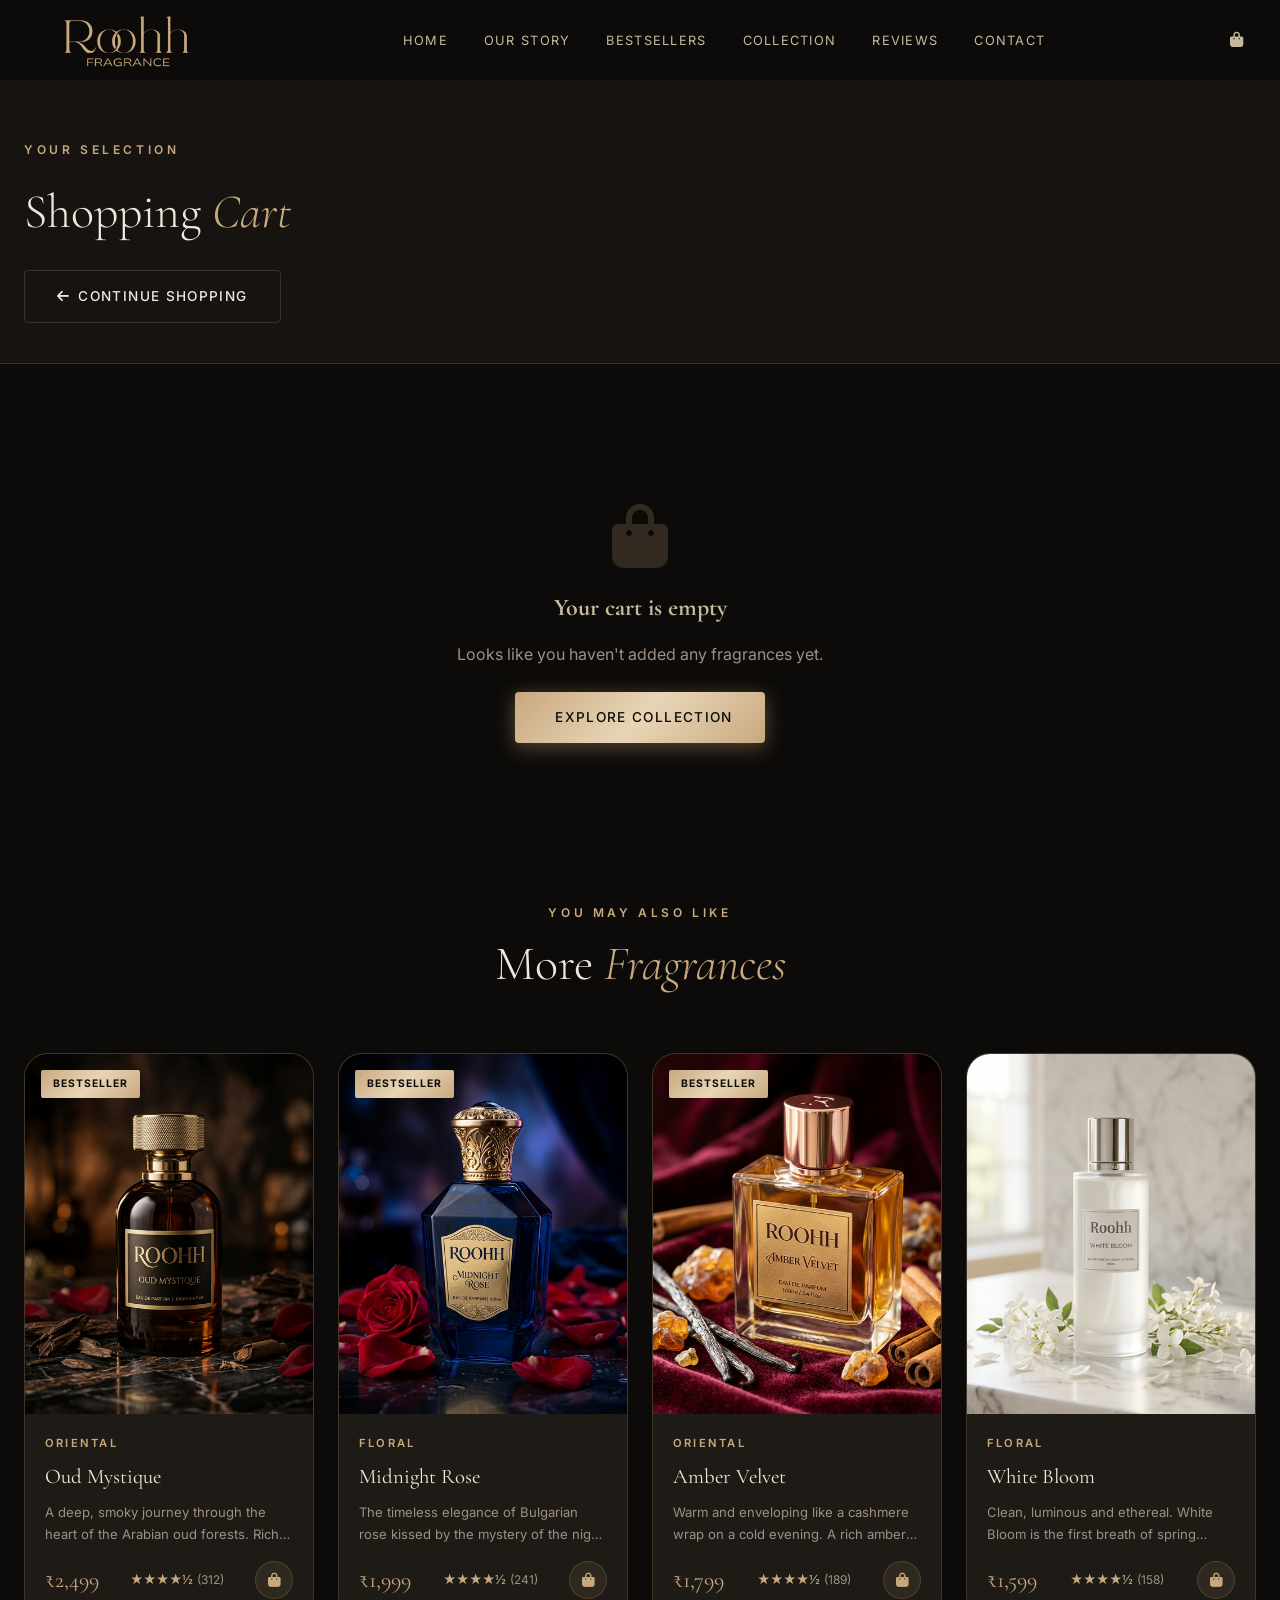
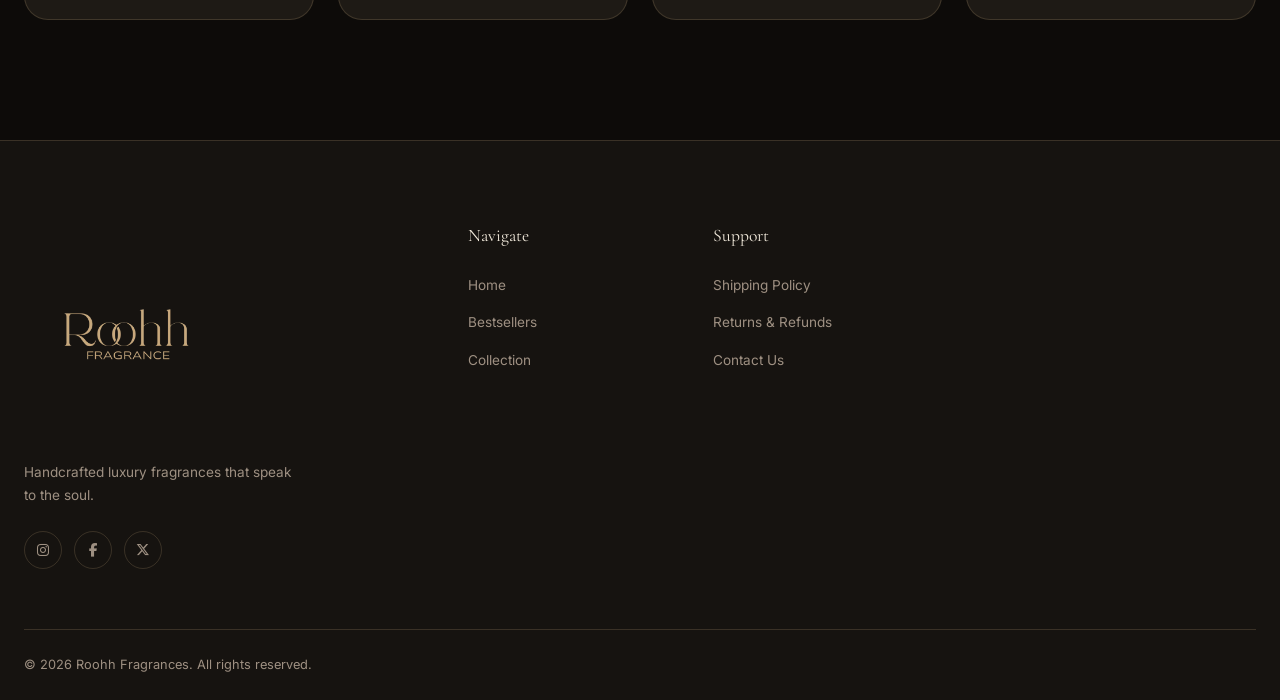
==== commit 044c2d56: "Fix promo code logic, implement cart auto-refresh, and update UI styles" ====
--- a/cart.html
+++ b/cart.html
@@ -17,8 +17,7 @@
   <nav id="navbar" class="scrolled">
     <div class="nav-container">
       <a href="index.html" class="nav-logo">
-        <span class="logo-arabic">رُوح</span>
-        <span class="logo-text">ROOHH</span>
+        <span class="logo"><img src="images/logo.png" alt=""></span>
       </a>
       <ul class="nav-links" id="navLinks">
         <li><a href="index.html#home" class="nav-link">Home</a></li>
@@ -82,6 +81,10 @@
               <span>Shipping</span>
               <span id="shippingVal">₹99</span>
             </div>
+            <div class="summary-row" id="discountRow" style="display:none;">
+              <span style="color:#4caf50;"><i class="fa-solid fa-tag"></i> Discount</span>
+              <span id="discountVal" style="color:#4caf50;">−₹0</span>
+            </div>
             <div class="summary-row">
               <span style="font-size:0.78rem;color:var(--gold);">
                 <i class="fa-solid fa-truck"></i> Free shipping on orders ₹999+
@@ -95,8 +98,9 @@
 
             <div class="promo-input">
               <input type="text" id="promoCode" placeholder="Promo code (ROOHH10)" />
-              <button class="btn btn-outline" style="padding:10px 16px;font-size:0.78rem;">Apply</button>
-            </div>
+              <button class="btn btn-outline" id="applyPromoBtn" style="padding:10px 16px;font-size:0.78rem;">Apply</button>
+            </div>
+            <div id="promoMsg" style="font-size:0.78rem;margin-top:6px;min-height:18px;"></div>
 
             <button class="btn btn-primary full-width checkout-btn" id="checkoutBtn">
               <i class="fa-solid fa-lock"></i> Proceed to Checkout
@@ -118,11 +122,11 @@
             <div style="margin-top:24px;display:flex;flex-direction:column;gap:12px;">
               <div style="display:flex;align-items:center;gap:10px;font-size:0.82rem;color:var(--text-muted);">
                 <i class="fa-solid fa-rotate-left" style="color:var(--gold);width:18px;"></i>
-                <span>15-day hassle-free returns</span>
+                <span>7-day hassle-free returns</span>
               </div>
               <div style="display:flex;align-items:center;gap:10px;font-size:0.82rem;color:var(--text-muted);">
                 <i class="fa-solid fa-truck-fast" style="color:var(--gold);width:18px;"></i>
-                <span>Delivered in 3–5 business days</span>
+                <span>Delivered in 7-10 business days</span>
               </div>
               <div style="display:flex;align-items:center;gap:10px;font-size:0.82rem;color:var(--text-muted);">
                 <i class="fa-solid fa-gem" style="color:var(--gold);width:18px;"></i>
@@ -151,8 +155,7 @@
       <div class="footer-grid">
         <div class="footer-brand">
           <a href="index.html" class="nav-logo">
-            <span class="logo-arabic">رُوح</span>
-            <span class="logo-text">ROOHH</span>
+            <span class="logo"><img src="images/logo.png" alt=""></span>
           </a>
           <p class="footer-desc">Handcrafted luxury fragrances that speak to the soul.</p>
           <div class="footer-socials">
--- a/style.css
+++ b/style.css
@@ -136,9 +136,8 @@
 #preloader.hidden { opacity: 0; visibility: hidden; }
 .preloader-inner { text-align: center; }
 .preloader-logo {
-  font-family: var(--font-serif);
-  font-size: 4rem;
-  color: var(--gold);
+  height: 12rem;
+  width: 12rem;
   animation: pulseGold 1.5s ease-in-out infinite;
 }
 .preloader-text {
@@ -201,19 +200,12 @@
   gap: 8px;
   flex-shrink: 0;
 }
-.logo-arabic {
-  font-family: var(--font-serif);
-  font-size: 1.8rem;
-  color: var(--gold);
-  line-height: 1;
-}
-.logo-text {
-  font-size: 0.7rem;
-  font-weight: 600;
-  letter-spacing: 0.35em;
-  color: var(--text-main);
-  text-transform: uppercase;
-}
+.logo img {
+  height: 14rem;
+  padding: 2rem;
+  padding-top: 3rem;
+}
+
 .nav-links {
   display: flex;
   align-items: center;
@@ -1199,6 +1191,17 @@
 }
 .qty-btn:hover { background: var(--gold); color: var(--dark); }
 #qtyVal { width: 40px; text-align: center; font-size: 0.9rem; }
+.qty-control > span {
+  min-width: 40px;
+  text-align: center;
+  font-size: 0.9rem;
+  font-weight: 600;
+  color: var(--gold);
+  background: var(--dark-4);
+  padding: 6px 4px;
+  border-left: 1px solid var(--border);
+  border-right: 1px solid var(--border);
+}
 
 /* =============================================
    TOAST
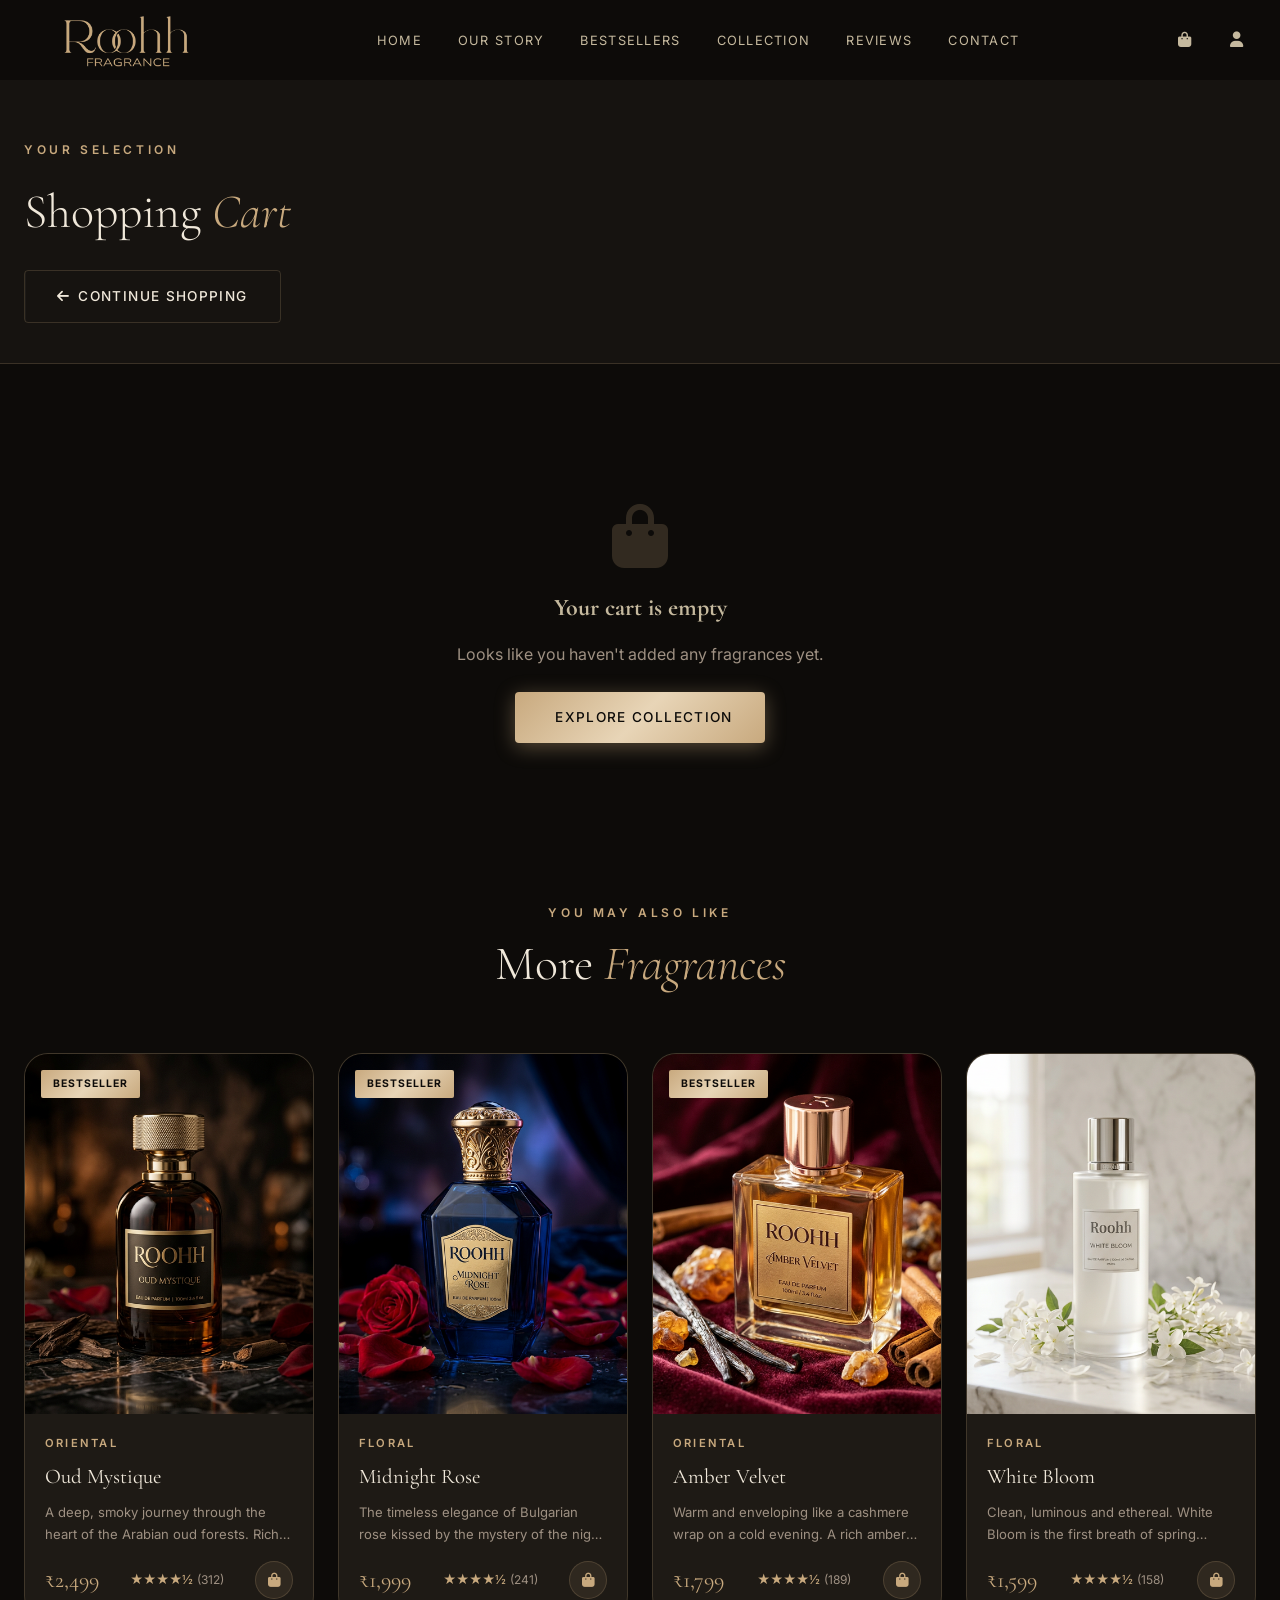
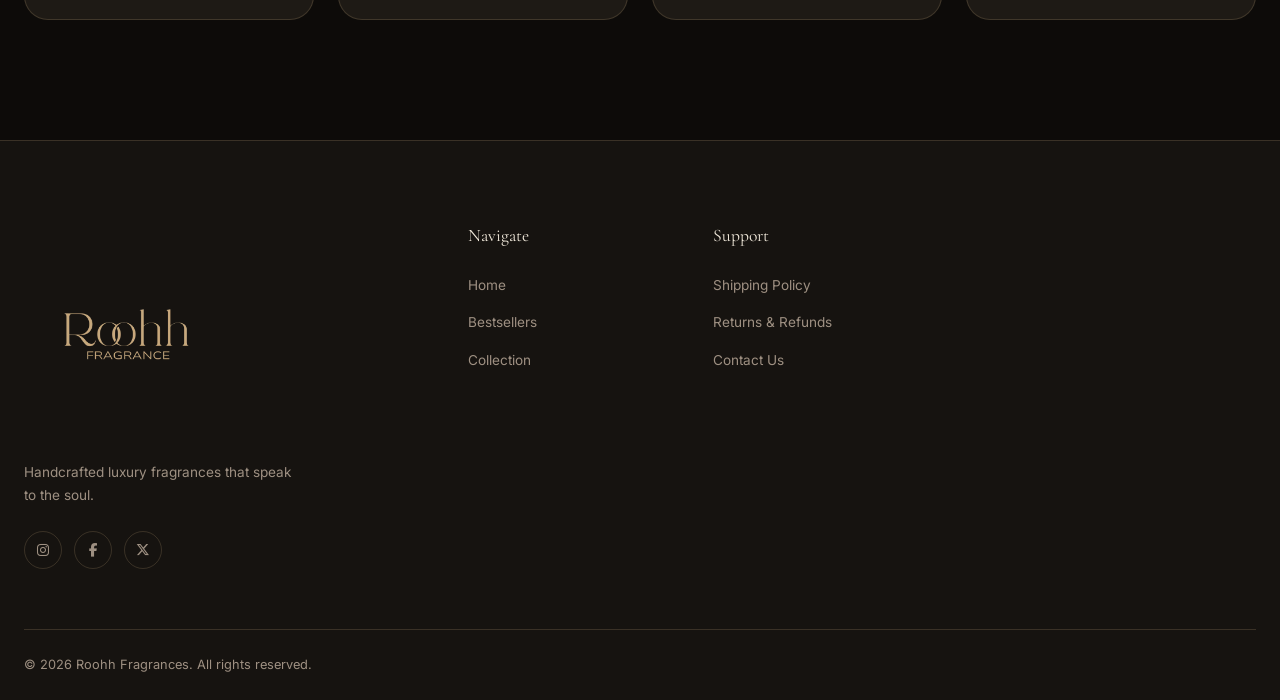
==== commit 9ae2b590: "Implement phone-based OTP login and checkout guard" ====
--- a/cart.html
+++ b/cart.html
@@ -32,6 +32,9 @@
           <i class="fa-solid fa-bag-shopping"></i>
           <span class="cart-badge" id="cartBadge">0</span>
         </a>
+        <button class="nav-icon-btn" id="userAuthBtn" aria-label="User Account">
+          <i class="fa-solid fa-user"></i>
+        </button>
         <button class="hamburger" id="hamburger" aria-label="Menu">
           <span></span><span></span><span></span>
         </button>
@@ -239,6 +242,41 @@
     <i class="fa-solid fa-chevron-up"></i>
   </button>
 
+  <!-- ======= AUTH MODAL (OTP) ======= -->
+  <div class="modal-overlay" id="authModal">
+    <div class="modal-card auth-card">
+      <button class="modal-close" id="authClose"><i class="fa-solid fa-xmark"></i></button>
+      <div class="auth-header">
+        <div class="auth-logo"><img src="images/logo.png" alt=""></div>
+        <h2 id="authTitle">Sign In</h2>
+        <p id="authDesc">Enter your phone number to receive a verification code.</p>
+      </div>
+
+      <!-- Step 1: Phone Input -->
+      <div id="authStep1">
+        <div class="form-group">
+          <label for="phoneInput">Phone Number</label>
+          <div class="phone-input-wrap">
+            <span class="country-code">+91</span>
+            <input type="tel" id="phoneInput" placeholder="98765 43210" maxlength="10" />
+          </div>
+        </div>
+        <button class="btn btn-primary full-width" id="sendOtpBtn">Send Verification Code</button>
+      </div>
+
+      <!-- Step 2: OTP Input -->
+      <div id="authStep2" class="hidden">
+        <div class="form-group">
+          <label for="otpInput">Enter 6-Digit Code</label>
+          <input type="text" id="otpInput" placeholder="••••••" maxlength="6" class="otp-field" />
+          <p class="resend-text">Didn't receive code? <button id="resendOtp">Resend</button></p>
+        </div>
+        <button class="btn btn-primary full-width" id="verifyOtpBtn">Verify & Login</button>
+        <button class="btn-text full-width" id="backToPhone">Change Phone Number</button>
+      </div>
+    </div>
+  </div>
+
   <script src="script.js"></script>
   <script>
     // Render suggestions on cart page
--- a/style.css
+++ b/style.css
@@ -1460,3 +1460,85 @@
 @media print {
   #navbar, .back-to-top, .hero-scroll, .hero-particles, .marquee-strip, .newsletter { display: none; }
 }
+
+/* ==== AUTH MODAL STYLES ==== */
+.auth-card {
+  max-width: 400px !important;
+  text-align: center;
+}
+.auth-header {
+  margin-bottom: 24px;
+}
+.auth-logo img {
+  height: 40px;
+  margin-bottom: 12px;
+}
+.auth-header h2 {
+  font-family: 'Cormorant Garamond', serif;
+  font-size: 1.8rem;
+  color: var(--gold);
+  margin-bottom: 4px;
+}
+.auth-header p {
+  font-size: 0.85rem;
+  color: var(--text-muted);
+}
+.phone-input-wrap {
+  display: flex;
+  align-items: center;
+  background: var(--dark-3);
+  border: 1px solid var(--border);
+  border-radius: 4px;
+  padding: 0 16px;
+  margin-top: 8px;
+}
+.country-code {
+  color: var(--gold);
+  font-weight: 600;
+  margin-right: 12px;
+  border-right: 1px solid var(--border);
+  padding-right: 12px;
+}
+.phone-input-wrap input {
+  flex: 1;
+  background: transparent;
+  border: none;
+  color: var(--text-main);
+  padding: 12px 0;
+  font-size: 1.1rem;
+  letter-spacing: 0.1em;
+  outline: none;
+}
+.otp-field {
+  text-align: center !important;
+  font-size: 1.5rem !important;
+  letter-spacing: 0.5em !important;
+  padding: 16px !important;
+}
+.resend-text {
+  margin-top: 12px;
+  font-size: 0.82rem;
+  color: var(--text-muted);
+}
+#resendOtp {
+  background: none;
+  border: none;
+  color: var(--gold);
+  text-decoration: underline;
+  cursor: pointer;
+  padding: 0;
+}
+.btn-text {
+  background: none;
+  border: none;
+  color: var(--text-muted);
+  font-size: 0.82rem;
+  margin-top: 8px;
+  cursor: pointer;
+}
+.btn-text:hover { color: var(--gold); }
+
+#userAuthBtn.logged-in i {
+  color: var(--gold);
+}
+
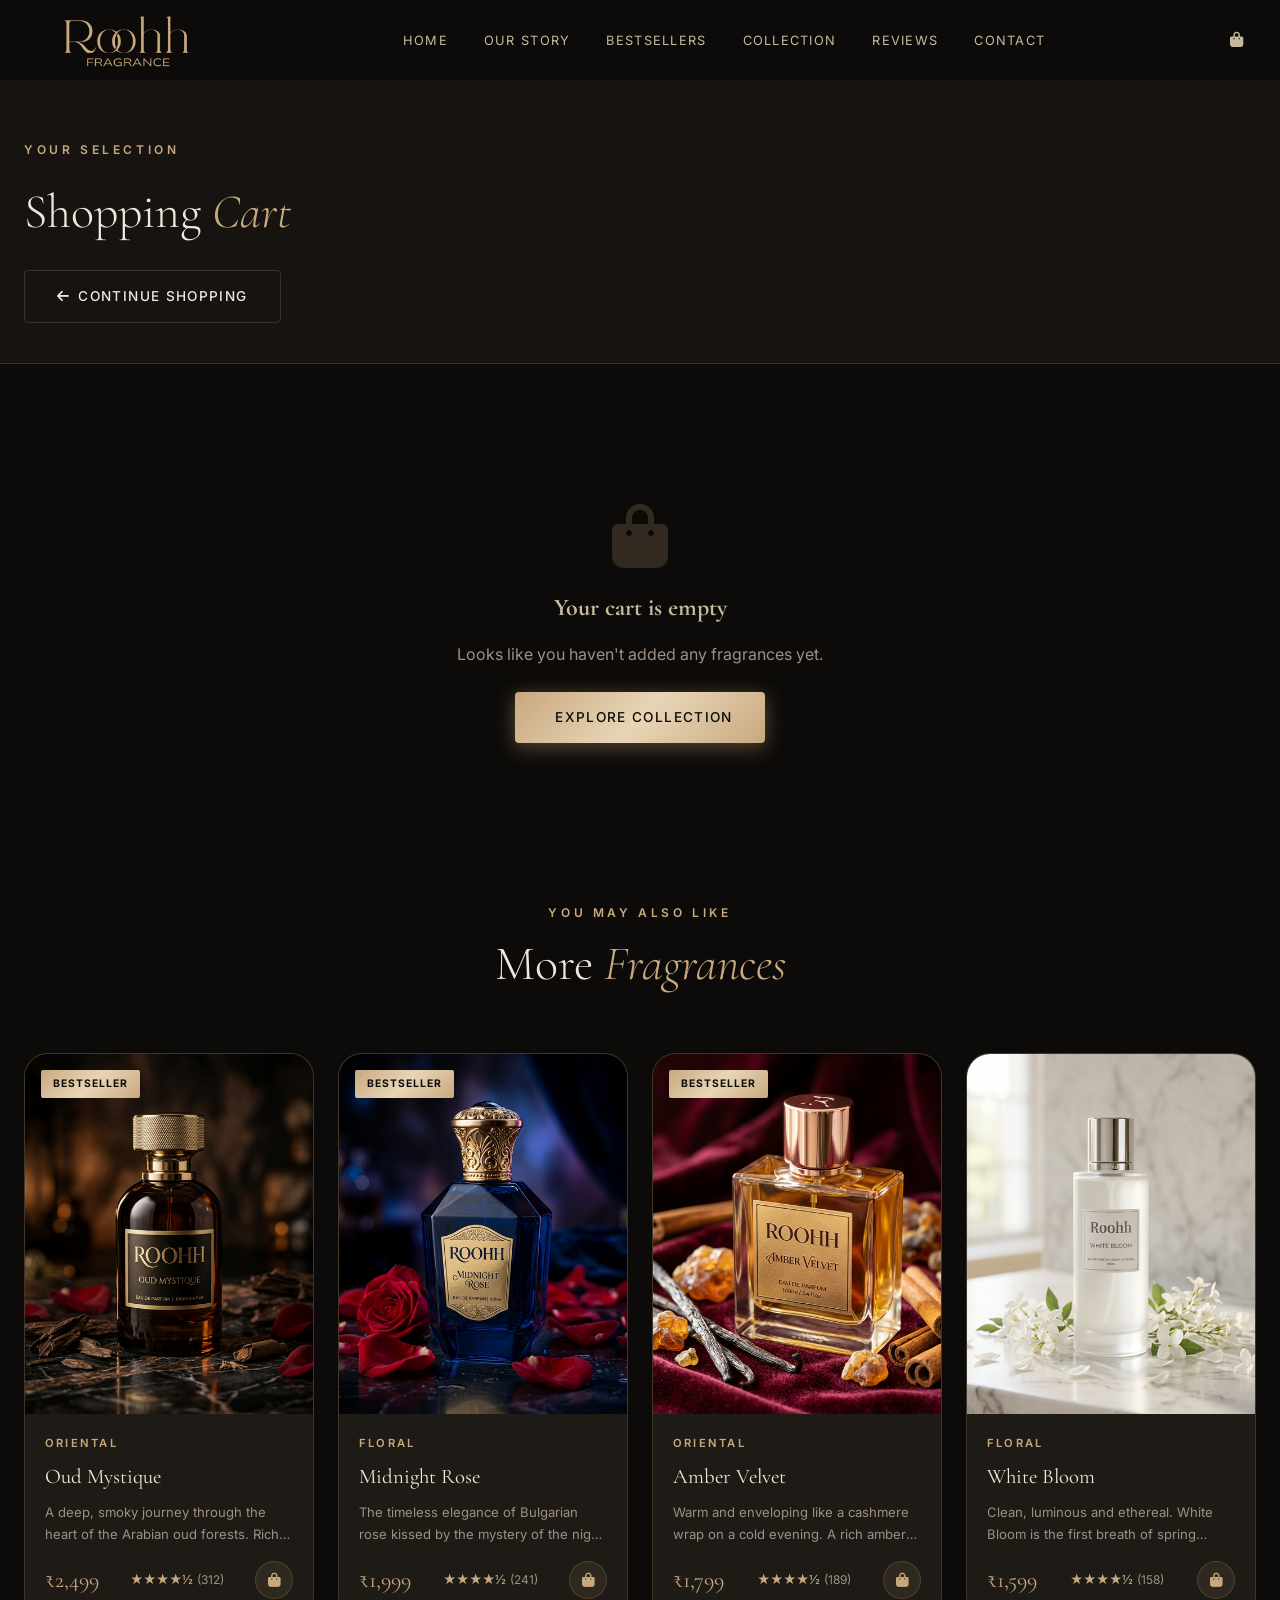
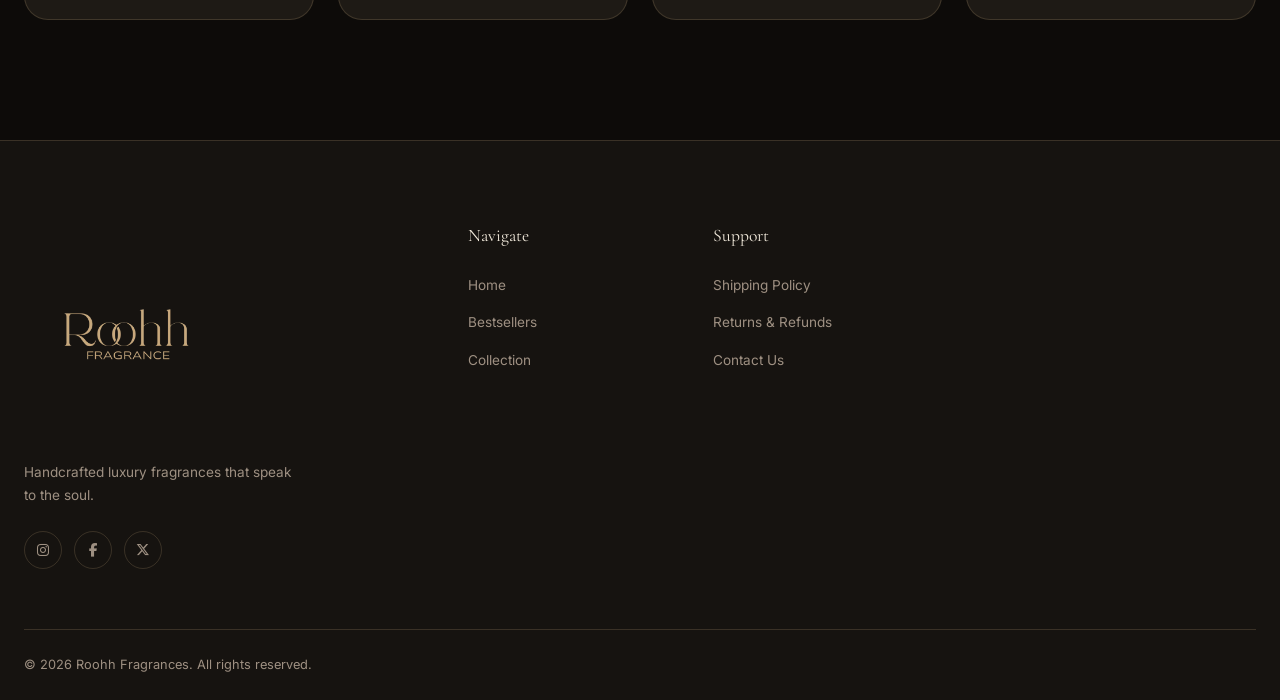
==== commit 33058698: "Add animated video hero banner and new hero banner images" ====
--- a/cart.html
+++ b/cart.html
@@ -32,9 +32,7 @@
           <i class="fa-solid fa-bag-shopping"></i>
           <span class="cart-badge" id="cartBadge">0</span>
         </a>
-        <button class="nav-icon-btn" id="userAuthBtn" aria-label="User Account">
-          <i class="fa-solid fa-user"></i>
-        </button>
+
         <button class="hamburger" id="hamburger" aria-label="Menu">
           <span></span><span></span><span></span>
         </button>
@@ -242,40 +240,7 @@
     <i class="fa-solid fa-chevron-up"></i>
   </button>
 
-  <!-- ======= AUTH MODAL (OTP) ======= -->
-  <div class="modal-overlay" id="authModal">
-    <div class="modal-card auth-card">
-      <button class="modal-close" id="authClose"><i class="fa-solid fa-xmark"></i></button>
-      <div class="auth-header">
-        <div class="auth-logo"><img src="images/logo.png" alt=""></div>
-        <h2 id="authTitle">Sign In</h2>
-        <p id="authDesc">Enter your phone number to receive a verification code.</p>
-      </div>
-
-      <!-- Step 1: Phone Input -->
-      <div id="authStep1">
-        <div class="form-group">
-          <label for="phoneInput">Phone Number</label>
-          <div class="phone-input-wrap">
-            <span class="country-code">+91</span>
-            <input type="tel" id="phoneInput" placeholder="98765 43210" maxlength="10" />
-          </div>
-        </div>
-        <button class="btn btn-primary full-width" id="sendOtpBtn">Send Verification Code</button>
-      </div>
-
-      <!-- Step 2: OTP Input -->
-      <div id="authStep2" class="hidden">
-        <div class="form-group">
-          <label for="otpInput">Enter 6-Digit Code</label>
-          <input type="text" id="otpInput" placeholder="••••••" maxlength="6" class="otp-field" />
-          <p class="resend-text">Didn't receive code? <button id="resendOtp">Resend</button></p>
-        </div>
-        <button class="btn btn-primary full-width" id="verifyOtpBtn">Verify & Login</button>
-        <button class="btn-text full-width" id="backToPhone">Change Phone Number</button>
-      </div>
-    </div>
-  </div>
+
 
   <script src="script.js"></script>
   <script>
--- a/style.css
+++ b/style.css
@@ -329,15 +329,16 @@
   position: absolute;
   inset: 0;
   z-index: 0;
-}
-.hero-img {
-  width: 100%;
+  overflow: hidden;
+}
+.hero-video {
+  width: 110%;
   height: 100%;
   object-fit: cover;
-  transform: scale(1.05);
-  animation: heroZoom 12s ease-in-out infinite alternate;
-}
-@keyframes heroZoom { from { transform: scale(1.05); } to { transform: scale(1.0); } }
+  opacity: 0.6;
+
+}
+
 .hero-overlay {
   position: absolute;
   inset: 0;
@@ -1461,84 +1462,4 @@
   #navbar, .back-to-top, .hero-scroll, .hero-particles, .marquee-strip, .newsletter { display: none; }
 }
 
-/* ==== AUTH MODAL STYLES ==== */
-.auth-card {
-  max-width: 400px !important;
-  text-align: center;
-}
-.auth-header {
-  margin-bottom: 24px;
-}
-.auth-logo img {
-  height: 40px;
-  margin-bottom: 12px;
-}
-.auth-header h2 {
-  font-family: 'Cormorant Garamond', serif;
-  font-size: 1.8rem;
-  color: var(--gold);
-  margin-bottom: 4px;
-}
-.auth-header p {
-  font-size: 0.85rem;
-  color: var(--text-muted);
-}
-.phone-input-wrap {
-  display: flex;
-  align-items: center;
-  background: var(--dark-3);
-  border: 1px solid var(--border);
-  border-radius: 4px;
-  padding: 0 16px;
-  margin-top: 8px;
-}
-.country-code {
-  color: var(--gold);
-  font-weight: 600;
-  margin-right: 12px;
-  border-right: 1px solid var(--border);
-  padding-right: 12px;
-}
-.phone-input-wrap input {
-  flex: 1;
-  background: transparent;
-  border: none;
-  color: var(--text-main);
-  padding: 12px 0;
-  font-size: 1.1rem;
-  letter-spacing: 0.1em;
-  outline: none;
-}
-.otp-field {
-  text-align: center !important;
-  font-size: 1.5rem !important;
-  letter-spacing: 0.5em !important;
-  padding: 16px !important;
-}
-.resend-text {
-  margin-top: 12px;
-  font-size: 0.82rem;
-  color: var(--text-muted);
-}
-#resendOtp {
-  background: none;
-  border: none;
-  color: var(--gold);
-  text-decoration: underline;
-  cursor: pointer;
-  padding: 0;
-}
-.btn-text {
-  background: none;
-  border: none;
-  color: var(--text-muted);
-  font-size: 0.82rem;
-  margin-top: 8px;
-  cursor: pointer;
-}
-.btn-text:hover { color: var(--gold); }
-
-#userAuthBtn.logged-in i {
-  color: var(--gold);
-}
-
+
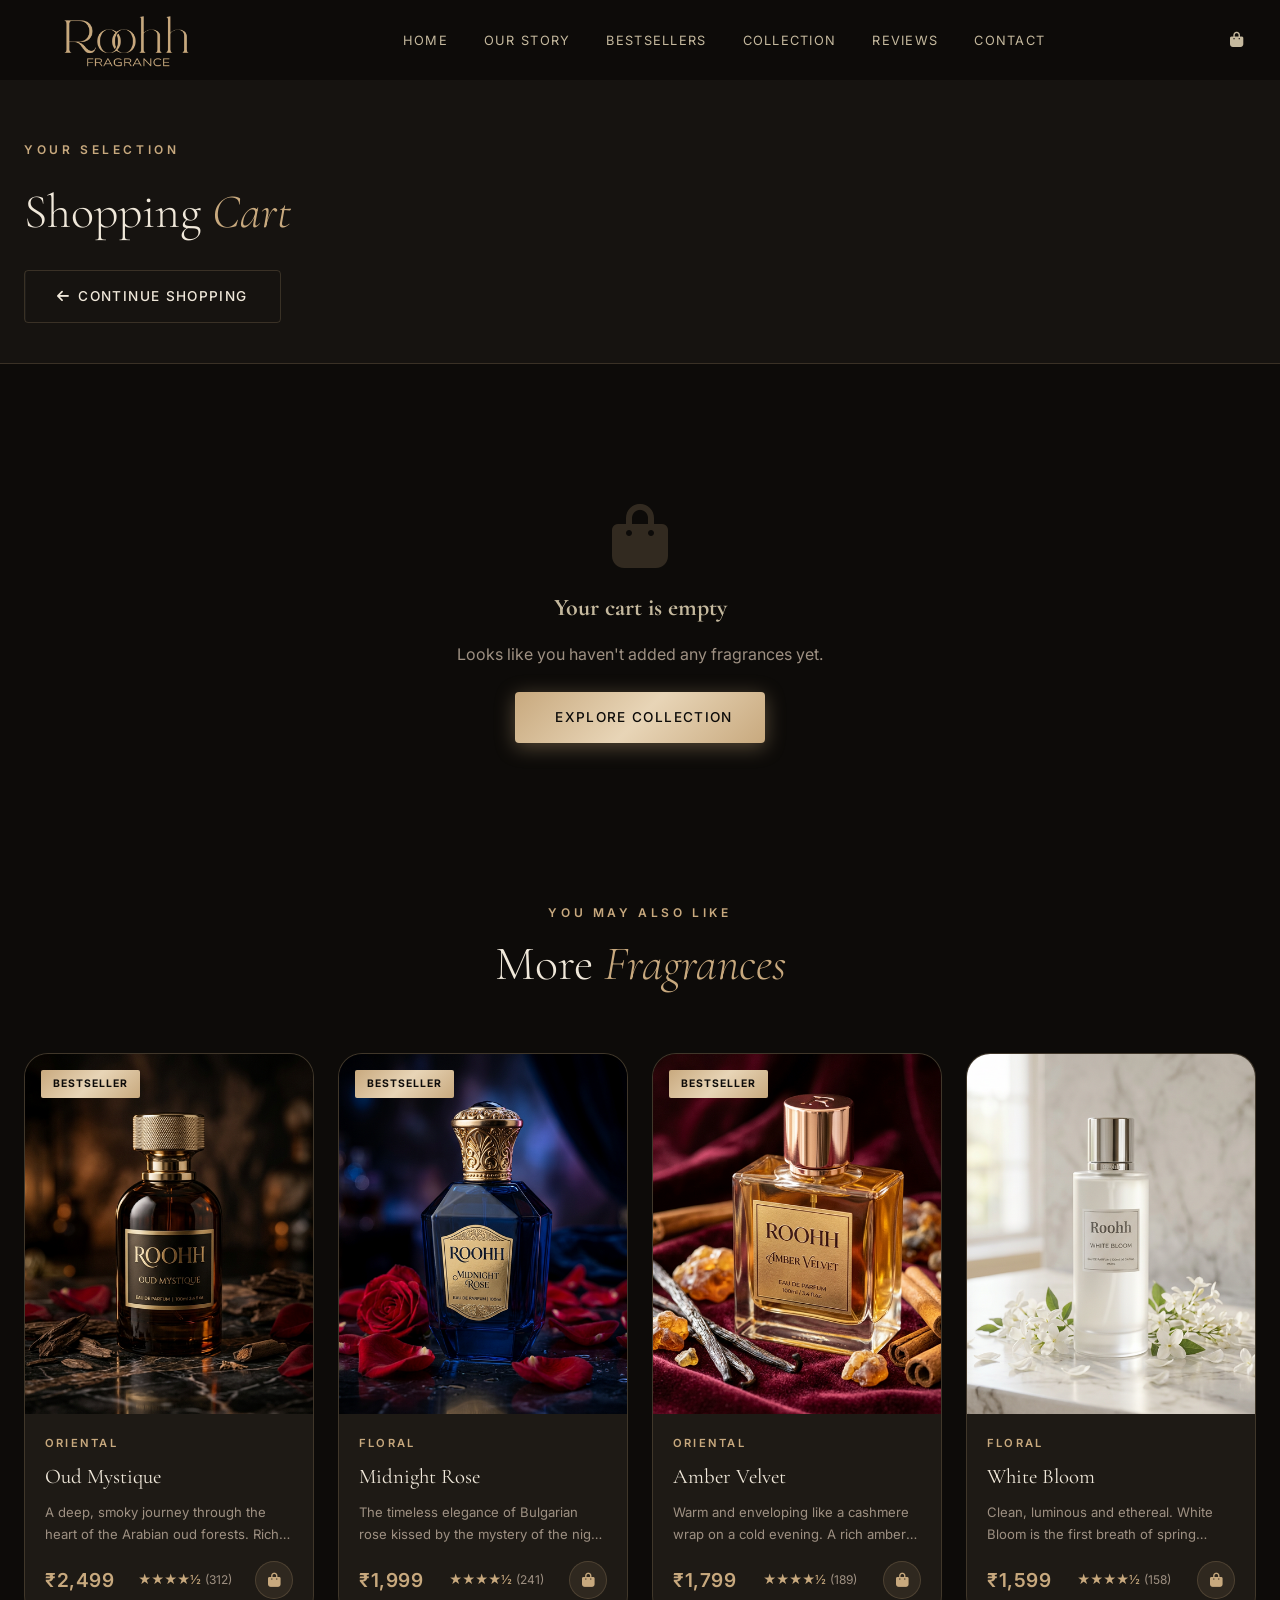
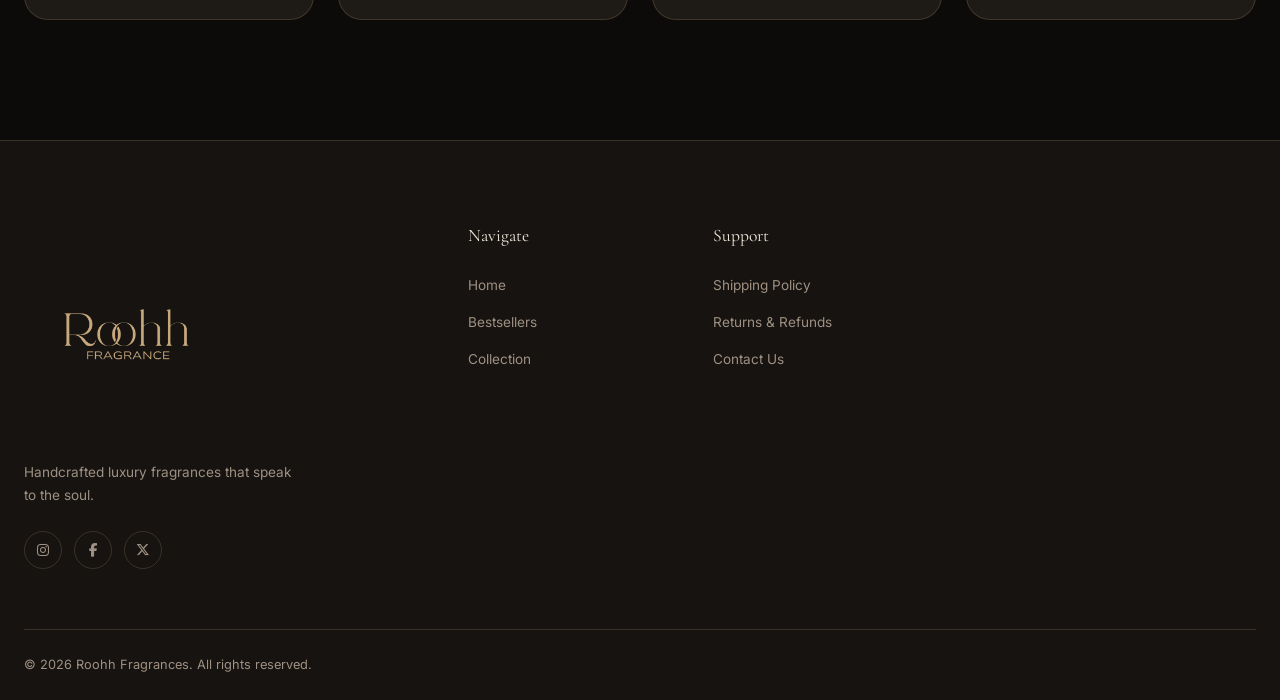
==== commit 9f76a3fa: "Add product detail page, fix cart bugs, update price font style" ====
--- a/cart.html
+++ b/cart.html
@@ -188,47 +188,6 @@
     </div>
   </footer>
 
-  <!-- ======= PRODUCT MODAL ======= -->
-  <div class="modal-overlay" id="productModal">
-    <div class="modal-card" id="modalCard">
-      <button class="modal-close" id="modalClose"><i class="fa-solid fa-xmark"></i></button>
-      <div class="modal-img">
-        <img src="" alt="" id="modalImg" />
-      </div>
-      <div class="modal-info">
-        <span class="modal-category" id="modalCategory"></span>
-        <h2 id="modalName"></h2>
-        <div class="modal-rating">
-          <span class="stars">★★★★★</span>
-          <span id="modalReviews"></span>
-        </div>
-        <p class="modal-price" id="modalPrice"></p>
-        <p class="modal-desc" id="modalDesc"></p>
-        <div class="modal-notes">
-          <div class="note-group"><span class="note-label">Top Notes</span><span id="modalTop"></span></div>
-          <div class="note-group"><span class="note-label">Heart Notes</span><span id="modalHeart"></span></div>
-          <div class="note-group"><span class="note-label">Base Notes</span><span id="modalBase"></span></div>
-        </div>
-        <div class="modal-size">
-          <span>Size:</span>
-          <button class="size-option active" data-size="30ml">30ml</button>
-          <button class="size-option" data-size="50ml">50ml</button>
-          <button class="size-option" data-size="100ml">100ml</button>
-        </div>
-        <div class="modal-qty">
-          <span>Qty:</span>
-          <div class="qty-control">
-            <button class="qty-btn" id="qtyMinus">−</button>
-            <span id="qtyVal">1</span>
-            <button class="qty-btn" id="qtyPlus">+</button>
-          </div>
-        </div>
-        <button class="btn btn-primary full-width" id="modalAddCart">
-          <i class="fa-solid fa-shopping-bag"></i> Add to Cart
-        </button>
-      </div>
-    </div>
-  </div>
 
   <!-- ======= TOAST ======= -->
   <div class="toast" id="toast">
--- a/style.css
+++ b/style.css
@@ -658,8 +658,10 @@
   justify-content: space-between;
 }
 .product-price {
-  font-family: var(--font-serif);
-  font-size: 1.4rem;
+  font-family: var(--font-sans);
+  font-size: 1.2rem;
+  font-weight: 600;
+  letter-spacing: 0.03em;
   color: var(--gold);
 }
 .product-rating {
@@ -1138,8 +1140,10 @@
 .modal-rating .stars { color: var(--gold); }
 .modal-rating span { font-size: 0.82rem; color: var(--text-muted); }
 .modal-price {
-  font-family: var(--font-serif);
-  font-size: 2rem;
+  font-family: var(--font-sans);
+  font-size: 1.8rem;
+  font-weight: 700;
+  letter-spacing: 0.03em;
   color: var(--gold);
   margin-bottom: 16px;
 }
@@ -1305,7 +1309,7 @@
   margin-bottom: 4px;
 }
 .cart-item-size { font-size: 0.8rem; color: var(--text-muted); margin-bottom: 12px; }
-.cart-item-price { font-family: var(--font-serif); font-size: 1.2rem; color: var(--gold); }
+.cart-item-price { font-family: var(--font-sans); font-size: 1.1rem; font-weight: 600; letter-spacing: 0.03em; color: var(--gold); }
 .cart-item-actions {
   display: flex;
   flex-direction: column;
@@ -1351,7 +1355,7 @@
   color: var(--text-main);
   padding-top: 20px;
 }
-.summary-row.total span:last-child { color: var(--gold); font-family: var(--font-serif); font-size: 1.4rem; }
+.summary-row.total span:last-child { color: var(--gold); font-family: var(--font-sans); font-weight: 700; font-size: 1.3rem; letter-spacing: 0.03em; }
 .promo-input {
   display: flex;
   gap: 8px;
